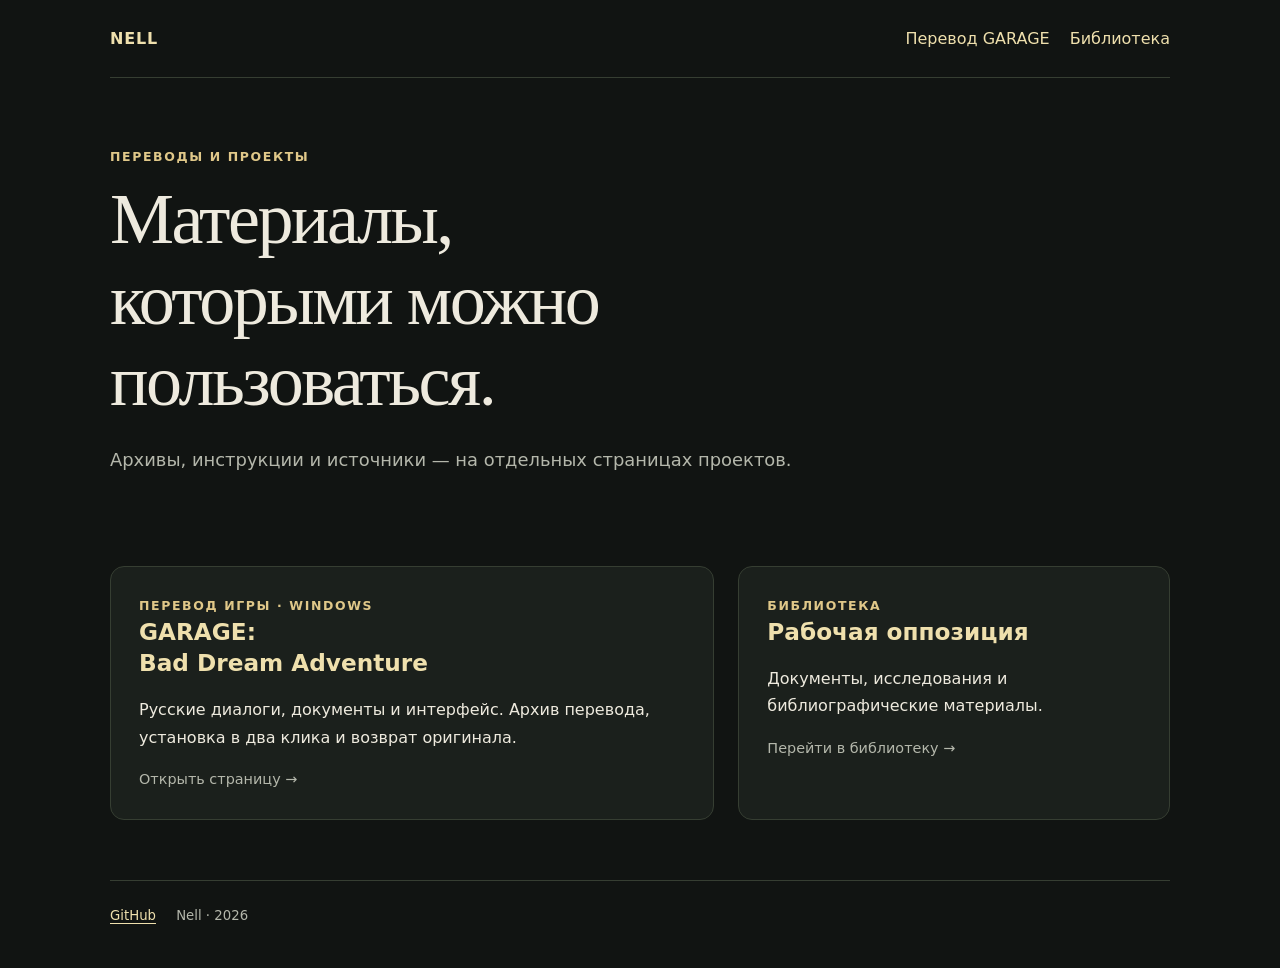
==== index.html @ d4830e52 "Publish Garage Russian localization page and Windows installer checks" ====
<!doctype html>
<html lang="ru">
<head>
  <meta charset="utf-8"><meta name="viewport" content="width=device-width,initial-scale=1">
  <title>Nell — проекты</title>
  <meta name="description" content="Проекты Nell: русский перевод GARAGE: Bad Dream Adventure и библиотека Рабочей оппозиции.">
  <link rel="stylesheet" href="assets/site.css">
</head>
<body>
  <header><a class="brand" href="./">NELL</a><nav aria-label="Разделы"><a href="garage-ru/">Перевод GARAGE</a><a href="workers-opposition-library/">Библиотека</a></nav></header>
  <main>
    <section class="hero"><div class="eyebrow">Переводы и проекты</div><h1>Материалы,<br>которыми можно пользоваться.</h1><p class="lead">Архивы, инструкции и источники — на отдельных страницах проектов.</p></section>
    <div class="grid">
      <a class="card project-link" href="garage-ru/"><div class="eyebrow">Перевод игры · Windows</div><h2>GARAGE:<br>Bad Dream Adventure</h2><p>Русские диалоги, документы и интерфейс. Архив перевода, установка в два клика и возврат оригинала.</p><p class="small">Открыть страницу →</p></a>
      <a class="card project-link" href="workers-opposition-library/"><div class="eyebrow">Библиотека</div><h2>Рабочая оппозиция</h2><p>Документы, исследования и библиографические материалы.</p><p class="small">Перейти в библиотеку →</p></a>
    </div>
  </main>
  <footer><a href="https://github.com/Nellalalalalala">GitHub</a> Nell · 2026</footer>
</body>
</html>
---- assets/site.css ----
:root{color-scheme:dark;--bg:#111412;--panel:#1b201c;--ink:#eeeade;--muted:#b4b7ab;--line:#363e32;--gold:#e0c889;--link:#efe0ad;font-family:system-ui,-apple-system,"Segoe UI",sans-serif;font-synthesis:none}*{box-sizing:border-box}body{margin:0;background:var(--bg);color:var(--ink);line-height:1.7}a{color:var(--link);text-underline-offset:.2em}a:hover{color:white}a:focus-visible,summary:focus-visible{outline:3px solid var(--gold);outline-offset:5px}header,main,footer{width:min(1060px,calc(100% - 40px));margin:auto}header{padding:25px 0;border-bottom:1px solid var(--line);display:flex;justify-content:space-between;gap:20px}header a{text-decoration:none}header .brand{font-weight:750;letter-spacing:.05em}nav{display:flex;gap:20px;flex-wrap:wrap}.eyebrow{color:var(--gold);font-size:.78rem;letter-spacing:.13em;text-transform:uppercase;font-weight:700}.hero{padding:68px 0 42px;max-width:830px}h1{font-family:Georgia,"Times New Roman",serif;font-size:clamp(2.25rem,6vw,4.5rem);font-weight:500;line-height:1.12;letter-spacing:-.035em;margin:12px 0 24px}h2{font-size:1.45rem;line-height:1.35;margin:0 0 18px}h3{font-size:1.05rem}.lead{font-size:1.12rem;max-width:730px;color:var(--muted)}.meta{display:flex;gap:10px;flex-wrap:wrap;margin:24px 0}.meta span{font-size:.83rem;border:1px solid var(--line);padding:4px 12px;border-radius:30px}.card{background:var(--panel);border:1px solid var(--line);padding:28px;border-radius:14px}.download{display:flex;align-items:center;gap:24px;flex-wrap:wrap;margin:24px 0 40px}.button{display:inline-flex;align-items:center;gap:20px;background:var(--gold);color:#1a1d15;padding:13px 24px;border-radius:7px;text-decoration:none;font-weight:750;line-height:1.4}.button:hover{background:#efdcaa;color:#111}.small,.subtle{font-size:.9rem;color:var(--muted)}.grid{display:grid;grid-template-columns:minmax(0,1.4fr) minmax(0,1fr);gap:24px;margin:30px 0}.card p:first-of-type{margin-top:0}.card p:last-child{margin-bottom:0}ol{padding-left:24px}li{margin:10px 0;padding-left:4px}code{font-family:ui-monospace,SFMono-Regular,Consolas,monospace;background:#0e120f;padding:2px 5px;border-radius:4px;overflow-wrap:anywhere}pre{background:#0e120f;padding:16px;border-radius:8px;overflow:auto;white-space:pre-wrap;overflow-wrap:anywhere}pre code{padding:0}.notice{border-left:3px solid var(--gold);padding:4px 0 4px 18px;color:var(--muted);margin:25px 0}.text-section{margin:42px 0;max-width:830px}.text-section p{color:var(--muted)}details{border-top:1px solid var(--line);padding:18px 0}summary{cursor:pointer;font-weight:650}details p{max-width:820px}.checksum{font-size:.75rem;word-break:break-all}.project-link{display:block;color:inherit;text-decoration:none}.project-link h2{color:var(--link)}.project-link:hover{border-color:var(--gold)}footer{border-top:1px solid var(--line);margin-top:60px;padding:24px 0 40px;color:var(--muted);font-size:.83rem}footer a{margin-right:16px}@media(max-width:720px){header,main,footer{width:calc(100% - 32px)}header{align-items:flex-start}nav{gap:8px 16px;font-size:.9rem}.hero{padding-top:44px}.grid{grid-template-columns:1fr}.card{padding:22px}.download{gap:14px}.button{width:100%;justify-content:center}h1{letter-spacing:-.025em}}@media(prefers-reduced-motion:no-preference){a{transition:background .12s,border-color .12s,color .12s}}
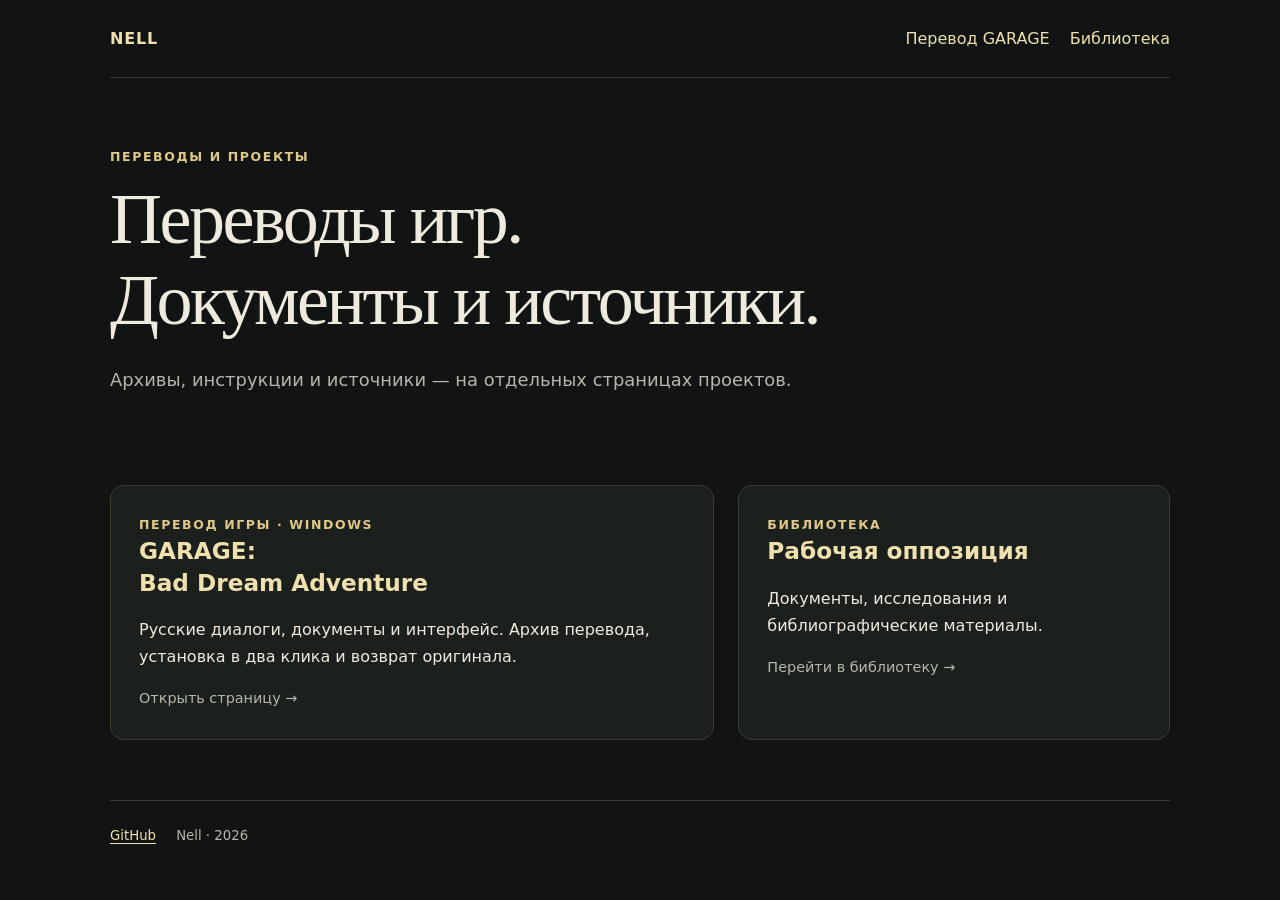
==== commit d4a882a2: "Verify packaged installer matches the code tested on Windows" ====
--- a/index.html
+++ b/index.html
@@ -9,7 +9,7 @@
 <body>
   <header><a class="brand" href="./">NELL</a><nav aria-label="Разделы"><a href="garage-ru/">Перевод GARAGE</a><a href="workers-opposition-library/">Библиотека</a></nav></header>
   <main>
-    <section class="hero"><div class="eyebrow">Переводы и проекты</div><h1>Материалы,<br>которыми можно пользоваться.</h1><p class="lead">Архивы, инструкции и источники — на отдельных страницах проектов.</p></section>
+    <section class="hero"><div class="eyebrow">Переводы и проекты</div><h1>Переводы игр.<br>Документы и источники.</h1><p class="lead">Архивы, инструкции и источники — на отдельных страницах проектов.</p></section>
     <div class="grid">
       <a class="card project-link" href="garage-ru/"><div class="eyebrow">Перевод игры · Windows</div><h2>GARAGE:<br>Bad Dream Adventure</h2><p>Русские диалоги, документы и интерфейс. Архив перевода, установка в два клика и возврат оригинала.</p><p class="small">Открыть страницу →</p></a>
       <a class="card project-link" href="workers-opposition-library/"><div class="eyebrow">Библиотека</div><h2>Рабочая оппозиция</h2><p>Документы, исследования и библиографические материалы.</p><p class="small">Перейти в библиотеку →</p></a>
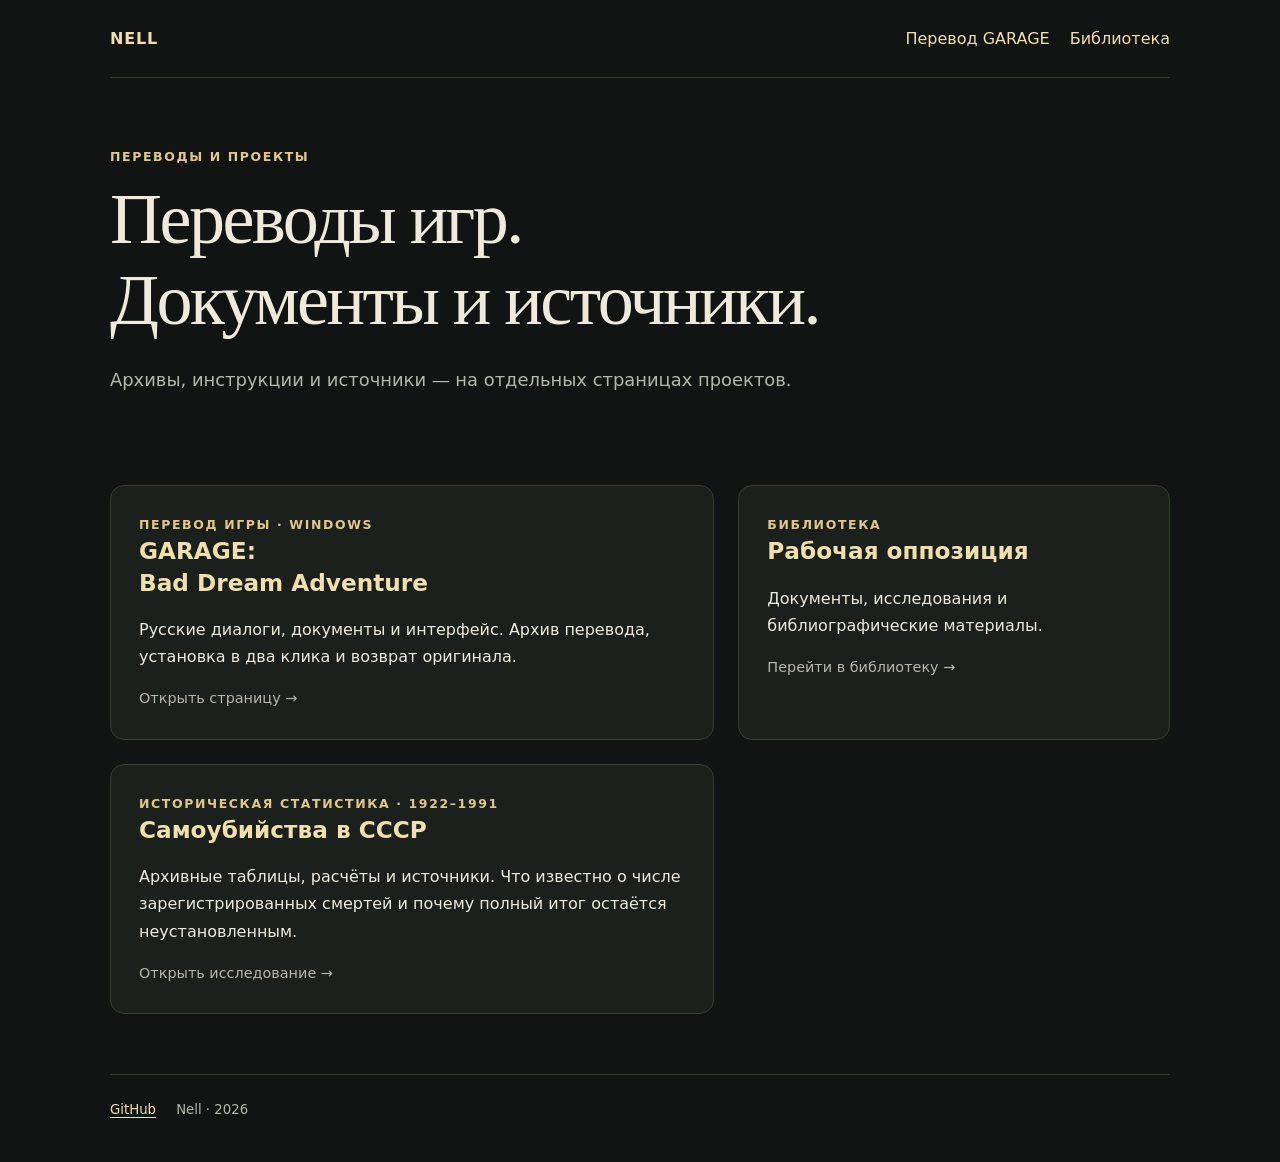
==== commit f6a09f43: "Publish sourced research on USSR suicide statistics, 1922–1991" ====
--- a/index.html
+++ b/index.html
@@ -3,7 +3,7 @@
 <head>
   <meta charset="utf-8"><meta name="viewport" content="width=device-width,initial-scale=1">
   <title>Nell — проекты</title>
-  <meta name="description" content="Проекты Nell: русский перевод GARAGE: Bad Dream Adventure и библиотека Рабочей оппозиции.">
+  <meta name="description" content="Проекты Nell: русский перевод GARAGE: Bad Dream Adventure, историческая библиотека и исследования по источникам.">
   <link rel="stylesheet" href="assets/site.css">
 </head>
 <body>
@@ -13,6 +13,7 @@
     <div class="grid">
       <a class="card project-link" href="garage-ru/"><div class="eyebrow">Перевод игры · Windows</div><h2>GARAGE:<br>Bad Dream Adventure</h2><p>Русские диалоги, документы и интерфейс. Архив перевода, установка в два клика и возврат оригинала.</p><p class="small">Открыть страницу →</p></a>
       <a class="card project-link" href="workers-opposition-library/"><div class="eyebrow">Библиотека</div><h2>Рабочая оппозиция</h2><p>Документы, исследования и библиографические материалы.</p><p class="small">Перейти в библиотеку →</p></a>
+      <a class="card project-link" href="ussr-suicides/"><div class="eyebrow">Историческая статистика · 1922–1991</div><h2>Самоубийства в СССР</h2><p>Архивные таблицы, расчёты и источники. Что известно о числе зарегистрированных смертей и почему полный итог остаётся неустановленным.</p><p class="small">Открыть исследование →</p></a>
     </div>
   </main>
   <footer><a href="https://github.com/Nellalalalalala">GitHub</a> Nell · 2026</footer>
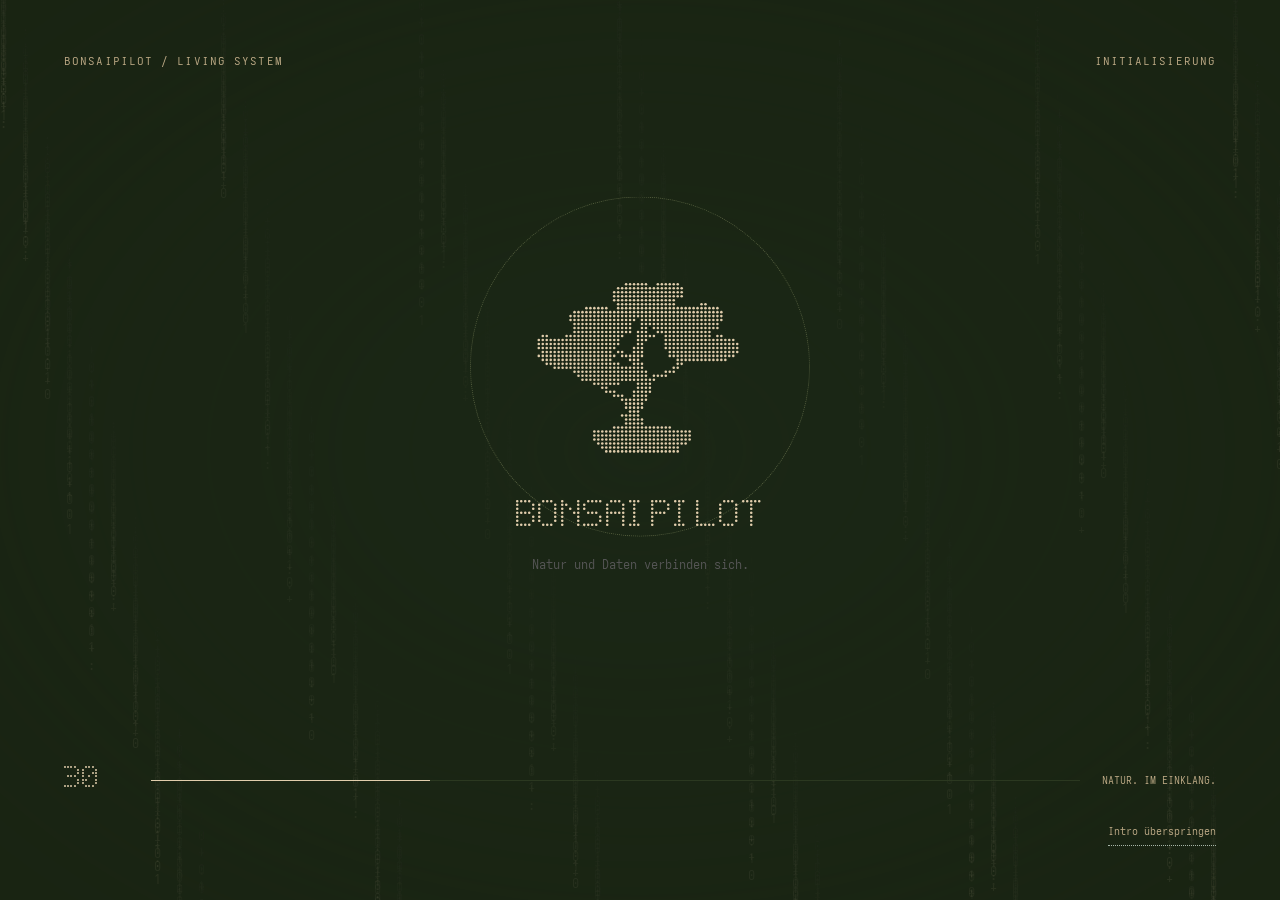
==== commit edcd77a0: "Replace site with BonsaiPilot presentation, canvas and interactive demo" ====
--- a/index.html
+++ b/index.html
@@ -1,21 +1,46 @@
 <!doctype html>
-<html lang="ru">
+<html lang="de" data-theme="dark">
 <head>
-  <meta charset="utf-8"><meta name="viewport" content="width=device-width,initial-scale=1">
-  <title>Nell — проекты</title>
-  <meta name="description" content="Проекты Nell: русский перевод GARAGE: Bad Dream Adventure, историческая библиотека и исследования по источникам.">
-  <link rel="stylesheet" href="assets/site.css">
+  <meta charset="utf-8"><meta name="viewport" content="width=device-width, initial-scale=1">
+  <meta name="theme-color" content="#1b2716">
+  <meta name="description" content="BonsaiPilot — Dein Bonsai. Dein digitaler Pflegepilot. Eine interaktive Konzeptpräsentation über Bonsai-Pflege, digitale Baumprofile, KI, AR und eine langfristige Entwicklung.">
+  <title>BonsaiPilot — Dein Bonsai. Dein digitaler Pflegepilot.</title>
+  <link rel="icon" href="/assets/bonsaipilot-mark-gold.svg" type="image/svg+xml">
+  <link rel="preload" href="assets/fonts/StudioDot.woff2" as="font" type="font/woff2" crossorigin>
+  <link rel="stylesheet" href="v2.css">
+  <link rel="stylesheet" href="nothing.css">
+  <link rel="stylesheet" href="revision.css">
+  <script src="app.js?v=2d8315771006" defer></script>
+  <script src="cinema.js?v=2d8315771006" defer></script>
+  <script src="vendor/qrcode.js" defer></script>
+  <script src="shared/qr.js" defer></script>
+  <script src="experience.js?v=2d8315771006" defer></script>
+<link rel="stylesheet" href="/palette.css?v=a9b73330bf2e">
+<link rel="stylesheet" href="/forest.css?v=6193bb90e573">
+<link rel="stylesheet" href="/nature.css?v=67ccc7e47628">
 </head>
-<body>
-  <header><a class="brand" href="./">NELL</a><nav aria-label="Разделы"><a href="garage-ru/">Перевод GARAGE</a><a href="workers-opposition-library/">Библиотека</a></nav></header>
-  <main>
-    <section class="hero"><div class="eyebrow">Переводы и проекты</div><h1>Переводы игр.<br>Документы и источники.</h1><p class="lead">Архивы, инструкции и источники — на отдельных страницах проектов.</p></section>
-    <div class="grid">
-      <a class="card project-link" href="garage-ru/"><div class="eyebrow">Перевод игры · Windows</div><h2>GARAGE:<br>Bad Dream Adventure</h2><p>Русские диалоги, документы и интерфейс. Архив перевода, установка в два клика и возврат оригинала.</p><p class="small">Открыть страницу →</p></a>
-      <a class="card project-link" href="workers-opposition-library/"><div class="eyebrow">Библиотека</div><h2>Рабочая оппозиция</h2><p>Документы, исследования и библиографические материалы.</p><p class="small">Перейти в библиотеку →</p></a>
-      <a class="card project-link" href="ussr-suicides/"><div class="eyebrow">Историческая статистика · 1922–1991</div><h2>Самоубийства в СССР</h2><p>Архивные таблицы, расчёты и источники. Что известно о числе зарегистрированных смертей и почему полный итог остаётся неустановленным.</p><p class="small">Открыть исследование →</p></a>
-    </div>
-  </main>
-  <footer><a href="https://github.com/Nellalalalalala">GitHub</a> Nell · 2026</footer>
-</body>
-</html>
+<body><svg width="0" height="0" aria-hidden="true" style="position:absolute;pointer-events:none"><defs><filter id="forest-film" color-interpolation-filters="sRGB"><feColorMatrix values="0 0 0 0 .88235 0 0 0 0 .80392 0 0 0 0 .67451 -.2126 -.7152 -.0722 0 1"/><feComposite in2="SourceAlpha" operator="in"/></filter><filter id="forest-ink"><feFlood flood-color="#e1cdac"/><feComposite in2="SourceAlpha" operator="in"/></filter><filter id="forest-dark"><feFlood flood-color="#1b2716"/><feComposite in2="SourceAlpha" operator="in"/></filter></defs></svg>
+  <div class="nature-backdrop" aria-hidden="true"><img class="nature-tree" src="/assets/bonsai-silhouette.svg" alt=""></div>
+  <div id="loader" class="loader" role="status" aria-label="Präsentation wird geladen">
+    <canvas id="loadingMatrix" aria-hidden="true"></canvas>
+    <div class="loader-top"><span>BONSAIPILOT / LIVING SYSTEM</span><span>INITIALISIERUNG</span></div>
+    <div class="loader-center"><div class="loader-orbit"></div><img src="assets/bonsaipilot-mark.svg" alt=""><div class="dot-font">BONSAIPILOT</div><p id="loadingLabel">Ein neuer Weg beginnt.</p></div>
+    <div class="loader-bottom"><span id="loadingPercent" class="dot-font">00</span><div class="loader-track"><i id="loadingBar"></i></div><span>NATUR. IM EINKLANG.</span><button id="skipIntro">Intro überspringen</button></div>
+  </div>
+  <header class="topbar">
+    <a href="#auftakt" class="brand" aria-label="BonsaiPilot Startseite"><span class="brand-mark"><img src="assets/bonsaipilot-mark.svg" alt=""></span> BONSAIPILOT<span class="brand-bracket">( )</span></a>
+    <span class="top-caption">PFLEGEN. LERNEN. GESTALTEN.</span>
+    <div class="top-actions"><span class="top-links"><a href="/app/">App-Demo</a><a href="/canvas/">Canvas</a></span><button id="sourcesButton">Quellen</button><button id="menuButton" aria-label="Kapitelübersicht öffnen" aria-expanded="false"><span class="menu-icon">☷</span></button></div>
+  </header>
+  <main id="stage" aria-label="Präsentation"></main>
+  <nav id="chapterRail" aria-label="Kapitel"></nav>
+  <footer class="controls">
+    <div class="chapter-readout"><span id="pageNumber" class="dot-font">01</span><span class="divider">/</span><span id="total">13</span><span id="chapterName">AUFTAKT</span></div>
+    <div class="playback"><button id="autoButton" aria-pressed="false"><span id="playIcon">▷</span><span id="autoLabel">Autoplay</span></button><button id="motionButton" aria-pressed="false" title="Animationen pausieren">Animation pausieren</button><button id="chapterAnimationButton" aria-label="Themenanimation wiederholen" title="Themenanimation wiederholen">Szene</button><button id="fullscreenButton" aria-label="Vollbild umschalten" title="Vollbild (F)">⛶</button></div>
+    <div class="paging"><button id="prevButton" aria-label="Vorheriges Kapitel">Zurück</button><button id="nextButton">Weiter <span class="key-hint">↵</span></button></div>
+    <div class="deck-track"><span id="deckProgress"></span><span id="autoProgress"></span></div>
+  </footer>
+  <dialog id="menuDialog"><div class="dialog-head"><span class="eyebrow">DIE PRÄSENTATION</span><button data-close aria-label="Schließen">✕</button></div><h2>Ein Weg zu mehr Grün.</h2><div id="chapterMenu"></div><p class="dialog-note">Tastatur: ← → navigieren · Space / Enter nächste Folie · F Vollbild · Esc schließen</p></dialog>
+  <dialog id="sourcesDialog"><div class="dialog-head"><span class="eyebrow">RECHERCHE / 23.11.2026</span><button data-close aria-label="Schließen">✕</button></div><h2>Idee trifft Evidenz.</h2><p>Grundlage: „Businessplan_DeinStart-up.pdf“, Abschnitte I–VIII, Fragen 1–27, und drei Bildanhänge. Der Validierungsanhang ist ein fiktives Muster; er enthält keine erhobenen Kundenantworten. Kosten und Umsätze sind Planwerte, mögliche Partner noch keine bestätigten Kooperationen.</p><div class="logo-downloads"><span class="eyebrow">BONSAIPILOT / CMATRIX-BONSAI</span><a href="assets/bonsaipilot-logo.svg" download>Logo als SVG</a><a href="assets/bonsaipilot-logo.png" download>Logo als PNG</a><a href="assets/bonsai-matrix-9f307e58ee10.mp4" download>Animation als MP4</a></div><div id="sourceList"></div><p class="dialog-note">Noch kein belegter Produkt-Markt-Fit. Fotoanalyse, digitaler Zwilling, AR, Raumscan und optionale Sensoranbindung sind das Entwicklungsziel.</p></dialog>
+  <div id="announcer" class="sr-only" aria-live="polite"></div>
+</body></html>
--- a/v2.css
+++ b/v2.css
@@ -0,0 +1,47 @@
+@font-face{font-family:Sans;src:url('assets/fonts/StudioSans.ttf') format('truetype');font-weight:100 900;font-display:swap}
+@font-face{font-family:Mono;src:url('assets/fonts/StudioMono.ttf') format('truetype');font-display:swap}
+@font-face{font-family:Dot;src:url('assets/fonts/StudioDot.woff2') format('woff2');font-display:swap}
+:root{--paper:#fafcfa;--ink:#202720;--muted:#6b756c;--green:#2e4637;--line:#d8dfd9;--red:#be4237;--sans:Sans,Arial,sans-serif;--mono:Mono,monospace;--dot:Dot,monospace}
+*{box-sizing:border-box}html,body{margin:0;width:100%;height:100%;overflow:hidden;background:var(--paper);color:var(--ink)}body{font:20px var(--sans);-webkit-font-smoothing:antialiased}button,a{-webkit-tap-highlight-color:transparent}button{font:inherit;color:inherit;cursor:pointer;background:none;border:0}button:disabled{opacity:.25;cursor:default}a{color:inherit;text-decoration:none}button:focus-visible,a:focus-visible{outline:2px dotted var(--green);outline-offset:5px}button:hover,a:hover{color:var(--green)}h1,h2,h3,p{margin:0}p{line-height:1.5}h2{font-size:54px;line-height:1.05;font-weight:450;letter-spacing:-.055em}h3{font-size:30px;line-height:1.12;font-weight:450;letter-spacing:-.035em}.dot-font{font-family:var(--dot);font-weight:400;letter-spacing:-.06em}.muted{color:var(--muted)}.eyebrow{font:12px/1.5 var(--mono);letter-spacing:.07em;display:flex;align-items:center;gap:12px;text-transform:uppercase;margin-bottom:22px}.tiny-cross{font-size:18px;color:var(--red)}.lead{font-size:20px;color:var(--muted);line-height:1.5}.fine{font:12px/1.55 var(--mono);color:var(--muted)}
+.topbar{position:fixed;left:3.2%;right:3.2%;top:0;height:76px;display:flex;align-items:center;justify-content:space-between;border-bottom:1px solid var(--line);z-index:20;background:var(--paper)}.brand{display:flex;align-items:center;gap:10px;font:23px var(--dot);letter-spacing:-.06em}.brand-mark{width:31px;height:27px;display:inline-flex}.brand-mark img{width:100%;height:100%}.brand-bracket{margin-left:7px}.top-caption{position:absolute;left:50%;transform:translateX(-50%);font:11px var(--mono);letter-spacing:.14em;color:var(--muted)}.top-actions{display:flex;align-items:center;gap:24px;font:12px var(--mono)}.top-actions button{padding:12px 0}.edition{font-size:11px;color:var(--muted)}.menu-icon{font:26px var(--sans)}
+#stage{position:fixed;left:3%;right:4.5%;top:88px;bottom:86px;overflow:hidden;transition:opacity .4s,filter .4s}#stage.leaving{opacity:0;filter:blur(7px)}.slide-fit{position:absolute;left:50%;top:50%;transform-origin:center;will-change:transform}.slide{position:relative;width:100%;height:100%;padding:36px 42px;overflow:hidden;animation:slideIn .9s both}.slide>*{animation:contentIn .9s both}.slide>:nth-child(2){animation-delay:.1s}.slide>:nth-child(3){animation-delay:.2s}.slide>:nth-child(4){animation-delay:.3s}.split{display:grid;grid-template-columns:minmax(0,1fr) minmax(0,1fr);gap:64px;align-items:center}.split h2{margin-bottom:24px}.split .fine{margin-top:22px}.controls{position:fixed;left:3.2%;right:3.2%;bottom:0;height:72px;display:flex;align-items:center;justify-content:space-between;border-top:1px solid var(--line);background:var(--paper);z-index:20;font:12px var(--mono)}.chapter-readout{display:flex;align-items:center;gap:12px}.chapter-readout .dot-font{font-size:27px}.divider,#total{color:var(--muted)}#chapterName{margin-left:18px;font-size:11px}.playback{display:flex;align-items:center;gap:22px}.playback button{font-size:11px;display:flex;gap:9px;align-items:center}.playback button[aria-pressed=true]{color:var(--red)}#fullscreenButton{font:24px var(--sans)}.paging{display:flex;align-items:center;gap:22px}.paging button{font-size:12px;padding:10px 4px}.paging #nextButton{border:1px solid var(--ink);border-radius:24px;padding:11px 18px;min-width:105px;display:flex;justify-content:space-between;gap:25px;background:transparent}.paging #nextButton:hover{background:var(--ink);color:white}.paging #nextButton>span{font-size:15px}.deck-track{position:absolute;left:0;right:0;bottom:0;height:2px;background:#edf0ed}.deck-track span{position:absolute;left:0;top:0;height:2px;background:var(--green);transition:width .6s}#autoProgress{background:var(--red);transition:none}#chapterRail{position:fixed;right:1.8%;top:50%;transform:translateY(-50%);display:flex;flex-direction:column;z-index:21}#chapterRail button{padding:7px 4px}#chapterRail i{display:block;width:3px;height:3px;background:#bbc6bd;border-radius:4px;transition:height .5s}#chapterRail .active i{height:20px;background:var(--green)}
+.primary,.secondary{display:inline-flex;align-items:center;justify-content:space-between;gap:30px;padding:15px 21px;border:1px solid var(--ink);border-radius:30px;background:transparent;color:var(--ink);font:14px var(--mono);line-height:1.3;transition:background .3s,color .3s}.primary:hover{background:var(--ink);color:var(--paper)}.secondary{border-color:var(--line)}.secondary:hover{border-color:var(--ink)}.button-dot{width:5px;height:5px;border-radius:50%;background:currentColor}.text-button,.scene-replay{font:12px var(--mono);padding:10px 0;border-bottom:1px dotted #99a69c}.scene-replay{white-space:nowrap;display:flex;gap:17px;align-items:center}.scene-replay span{font-size:18px}.scene-footer{position:absolute;left:42px;right:42px;bottom:32px;display:flex;align-items:center;justify-content:space-between;gap:25px;font:11px/1.5 var(--mono);color:var(--muted)}
+.hero{display:grid;grid-template-columns:1.06fr 1fr;gap:42px;align-items:center}.hero .eyebrow{margin-bottom:35px;font-size:11px}.hero-word{margin:0 0 25px}.hero h1{font-size:100px;line-height:1;white-space:nowrap;margin-left:-6px;min-height:100px}.red-dot{color:var(--red)}.word-rule{display:block;width:55px;border-top:1px solid var(--green);margin-top:23px}.hero h2{font-size:54px;margin-bottom:22px}.hero .lead{font-size:19px}.hero .primary{margin-top:28px}.hero-meta{display:flex;gap:24px;font:10px var(--mono);color:var(--muted);margin-top:30px}.hero-art{min-width:0}.botanical-film{position:relative;aspect-ratio:1;width:100%;background:var(--paper);overflow:hidden}.botanical-film video{display:block;width:100%;height:100%;object-fit:contain;mix-blend-mode:multiply}.film-corner{position:absolute;font:15px var(--mono);color:#8a9d8c}.tl{left:10px;top:10px}.tr{right:10px;top:10px}.bl{left:10px;bottom:10px}.br{right:10px;bottom:10px}.film-label{position:absolute;left:26px;top:20px;font:9px var(--mono);color:var(--muted)}.film-status{position:absolute;left:26px;bottom:23px;font:9px var(--mono);display:flex;gap:8px;align-items:center;color:var(--muted)}.film-status i{width:4px;height:4px;background:var(--green);border-radius:50%;animation:breathe 3s infinite}.art-caption{display:flex;align-items:center;justify-content:space-between;margin-top:14px;font:10px var(--mono);color:var(--muted)}.art-caption .dot-font{font-size:25px}
+/* Fullscreen loading overture */
+.loader{position:fixed;inset:0;background:var(--paper);z-index:100;transition:opacity .8s,filter .8s;overflow:hidden}.loader.loaded{opacity:0;filter:blur(10px);pointer-events:none}.loader[hidden]{display:none}#loadingMatrix{position:absolute;inset:0;width:100%;height:100%;opacity:.7;mask-image:radial-gradient(ellipse,transparent 0%,#000 95%)}.loader-top{position:absolute;left:5%;right:5%;top:6%;display:flex;justify-content:space-between;font:11px var(--mono);letter-spacing:.1em;color:var(--muted)}.loader-center{position:absolute;left:50%;top:46%;transform:translate(-50%,-50%);text-align:center;width:400px}.loader-center>img{display:block;width:230px;height:215px;object-fit:contain;margin:0 auto 25px;animation:lotusAwake 4s cubic-bezier(.4,0,.2,1) both}.loader-center>.dot-font{font-size:55px;letter-spacing:.01em;animation:contentIn 2s both}.loader-center p{font:12px var(--mono);color:var(--muted);margin-top:20px}.loader-orbit{position:absolute;width:340px;height:340px;border:1px dotted #a8baaa;border-radius:50%;left:30px;top:-60px;animation:orbit 40s linear infinite}.loader-bottom{position:absolute;left:5%;right:5%;bottom:6%;display:grid;grid-template-columns:65px 1fr auto;align-items:center;gap:22px;font:10px var(--mono);color:var(--muted)}#loadingPercent{font-size:32px;color:var(--green)}.loader-track{height:1px;background:var(--line)}.loader-track i{display:block;width:0;height:1px;background:var(--green);transition:width .2s}#skipIntro{grid-column:3;justify-self:end;font:10px var(--mono);border-bottom:1px dotted #a7b5a8;padding:7px 0}.loading .topbar,.loading .controls,.loading #stage{opacity:0}
+/* The name: one word, an etymology, one word again. */
+.identity-slide{text-align:center}.identity-slide>.eyebrow{justify-content:center}.identity-opening{position:absolute;inset:65px 210px 75px;display:flex;align-items:center;justify-content:center;transition:opacity 1s,transform 1.2s}.identity-opening .botanical-film{width:470px}.identity-opening .film-label,.identity-opening .film-status,.identity-opening .film-corner{display:none}.identity-opening-copy{position:absolute;bottom:15px;font-size:24px;line-height:1.2;letter-spacing:-.03em}.identity-word{position:absolute;top:235px;left:0;right:0;display:flex;justify-content:center;align-items:center;opacity:0;transition:opacity 1s,transform 1s}.identity-word>.dot-font{font-size:128px;line-height:1.2;transition:transform 1.5s cubic-bezier(.4,0,.2,1)}.name-flora{display:inline-flex}.name-ending{position:relative;display:inline-block;width:70px;height:154px}.name-ending i{position:absolute;inset:0;line-height:1.2;font-style:normal;transition:opacity .9s,transform 1s}.name-ending i:last-child{opacity:0;transform:translateY(15px)}.identity-definitions{position:absolute;left:200px;right:200px;top:425px;display:flex;justify-content:space-between;gap:100px;opacity:0;transform:translateY(20px);transition:opacity 1s,transform 1s}.identity-definitions>div{width:310px;text-align:center}.identity-definitions .eyebrow{justify-content:center;margin-bottom:16px}.identity-definitions p{font-size:24px;line-height:1.35;color:var(--muted)}.identity-conclusion{position:absolute;top:450px;left:0;right:0;opacity:0;transform:translateY(20px);transition:opacity 1.2s,transform 1.2s}.identity-conclusion h2{font-size:48px}.identity-conclusion p{font-size:19px;color:var(--muted);margin-top:20px}.identity-slide:not([data-phase=lotus]) .identity-opening{opacity:0;transform:scale(.86);pointer-events:none}.identity-slide:not([data-phase=lotus]) .identity-word{opacity:1}.identity-slide[data-phase=split] .name-flora{transform:translateX(-135px)}.identity-slide[data-phase=split] .name-via{transform:translateX(135px)}.identity-slide[data-phase=split] .name-ending i:first-child{opacity:0;transform:translateY(-15px)}.identity-slide[data-phase=split] .name-ending i:last-child{opacity:1;transform:translateY(0)}.identity-slide[data-phase=split] .identity-definitions{opacity:1;transform:translateY(0)}.identity-slide[data-phase=joined] .identity-conclusion{opacity:1;transform:translateY(0)}
+/* Signal-processing layers */
+.system-heading{display:grid;grid-template-columns:1.2fr 1fr;gap:100px;align-items:end}.system-heading h2{font-size:50px}.system-heading>p{font-size:19px;color:var(--muted);max-width:380px}.system-theatre{position:absolute;left:42px;right:42px;top:245px;bottom:100px;display:grid;grid-template-columns:1fr 235px;gap:40px;border-top:1px solid var(--line);padding-top:25px}.system-grid{position:absolute;left:0;top:25px;bottom:0;width:75%;background:radial-gradient(#a4b6a7 .8px,transparent .8px) 0 0/20px 20px;mask-image:radial-gradient(ellipse,#000,transparent 75%);opacity:.55}#systemLayers{position:relative;height:100%;min-width:0}.system-layer{position:absolute;inset:0;animation:layerIn .85s cubic-bezier(.22,.6,.3,1) both}.system-layer.layer-exit{animation:layerOut .6s both}.system-sidebar{position:relative;grid-column:2;padding-top:10px}.system-sidebar .eyebrow{font-size:10px;color:var(--muted);margin-bottom:20px}#systemSteps{display:flex;flex-direction:column}#systemSteps button{display:flex;gap:16px;align-items:center;border-bottom:1px solid var(--line);padding:18px 0;text-align:left;position:relative;color:#8b968d}#systemSteps .dot-font{font-size:24px}#systemSteps b{font-size:18px;font-weight:450}#systemSteps .active{color:var(--ink)}#systemSteps button i{height:1px;position:absolute;left:0;bottom:-1px;width:0;background:var(--green);transition:width .8s}#systemSteps .active i{width:100%}.system-caption{position:absolute;bottom:0;left:20px;right:20px;text-align:center;font:11px var(--mono);color:var(--muted)}.signal-plant{width:100%;height:290px;position:relative}.signal-plant>img{position:absolute;width:300px;height:300px;left:190px;top:-17px}.signal-scan{position:absolute;left:75px;right:75px;top:0;border-top:1px solid #a1b7a6;animation:scan 4.5s infinite}.signal-point{position:absolute;display:flex;flex-direction:column;gap:8px}.signal-point b{font:42px var(--dot)}.signal-point span{font:10px var(--mono);letter-spacing:.07em;color:var(--muted)}.signal-point.a{left:35px;top:125px}.signal-point.b{right:15px;top:45px}.signal-point.c{right:30px;top:205px}.signal-point:after{content:'';height:1px;width:65px;background:#c2cec5;position:absolute;right:-85px;top:28px}.signal-point.b:after,.signal-point.c:after{right:auto;left:-85px}.transfer-scene{height:300px;display:flex;align-items:center;gap:25px;justify-content:center;position:relative}.transfer-source{width:135px;text-align:center;position:relative;z-index:2}.transfer-source img{width:100px;height:110px}.transfer-source span{display:block;font:11px var(--mono);margin-top:15px;color:var(--muted)}.transfer-stream{display:flex;align-items:center;justify-content:space-between;width:270px;position:relative;height:70px;overflow:hidden}.transfer-stream i{font:14px var(--mono);font-style:normal;position:absolute;left:calc(var(--i)*11px);opacity:0;animation:packet 2s linear infinite;animation-delay:calc(var(--i)*-.09s)}.transfer-target{border:1px solid #c4d0c6;border-radius:24px;width:120px;height:200px;display:flex;flex-direction:column;justify-content:center;align-items:center;background:var(--paper);position:relative;z-index:2}.transfer-target .dot-font{font-size:50px}.transfer-target small{font:8px/1.5 var(--mono);text-align:center;max-width:90px;margin-top:15px;color:var(--muted)}.transfer-rings{position:absolute;left:100px;top:15px;width:260px;height:260px;border:1px dotted #a7bcad;border-radius:50%;animation:pulseRing 4s infinite}.context-scene{height:310px;position:relative;padding:20px 40px}.context-inputs{display:flex;justify-content:space-between;gap:20px;font:11px var(--mono);color:var(--muted)}.context-core{position:absolute;left:90px;top:70px;width:145px;height:145px;display:grid;place-items:center}.context-core>span{font:80px var(--dot)}.context-core>div{position:absolute;inset:0;border:1px dotted #a2b6a9;border-radius:50%;animation:orbit 25s linear infinite}.context-chart{position:absolute;right:35px;top:75px;width:360px;height:90px;overflow:visible}.context-chart path{fill:none;stroke:var(--green);stroke-width:2;stroke-dasharray:440;stroke-dashoffset:440;animation:drawLine 2.4s both}.context-result{position:absolute;left:285px;right:20px;top:190px;font-size:21px;line-height:1.4;color:var(--muted)}.context-result b{font-weight:450;color:var(--ink)}.system-task-scene{width:580px;margin:15px auto}.system-task-scene>.eyebrow{font-size:11px}.system-task{display:flex;align-items:center;gap:25px;border-top:1px solid var(--line);padding:22px 0}.task-cross{font:42px var(--dot)}.system-task b{font-size:31px;font-weight:450;letter-spacing:-.035em}.system-task p{font-size:18px;color:var(--muted);margin-top:10px}.muted-task{opacity:.5;padding:16px 0}.muted-task>span{font-size:26px}.muted-task b{font-size:23px}.muted-task p{margin-top:4px;font-size:16px}.system-local{font:10px var(--mono);color:var(--muted);margin-top:16px}
+/* Complete app journey */
+.demo-slide{display:grid;grid-template-columns:1fr 1fr;gap:64px;align-items:center}.demo-copy h2{font-size:51px;margin-bottom:22px}.demo-copy>.eyebrow{font-size:11px}.demo-copy .lead{font-size:21px}.demo-steps{display:grid;grid-template-columns:1fr 1fr;gap:2px 20px;margin:26px 0}.demo-steps button{display:flex;gap:10px;align-items:center;text-align:left;font-size:15px;color:#89948a;padding:10px 0;border-bottom:1px solid #e4e8e4;transition:color .4s}.step-dot{height:4px;width:4px;border-radius:50%;background:#bac5bd;transition:.5s}.demo-steps .active{color:var(--ink)}.demo-steps .active .step-dot{background:var(--red);box-shadow:0 0 0 4px #bd423710}.demo-buttons{display:flex;align-items:center;gap:24px}.demo-buttons .secondary{font-size:12px;padding:12px 17px}.demo-copy .fine{font-size:11px;max-width:480px;margin-top:22px}.phone-stage{display:flex;flex-direction:column;align-items:center;position:relative}.phone-label{display:flex;justify-content:space-between;width:306px;font:9px var(--mono);color:var(--muted);margin-bottom:12px}.phone{width:306px;height:580px;background:#f8faf7;border:1px solid #9ba89e;border-radius:38px;position:relative;padding:12px;box-shadow:inset 0 0 0 5px #eef2ee,0 25px 75px #1b322b09;overflow:hidden}.phone:before{content:'';position:absolute;inset:7px;border:1px solid #d1d9d1;border-radius:31px;pointer-events:none;z-index:8}.phone-camera{position:absolute;top:18px;left:calc(50% - 26px);width:52px;height:13px;border-radius:18px;background:var(--ink);z-index:10}.phone-status{height:34px;display:flex;justify-content:space-between;padding:10px 12px 0;font:9px var(--mono)}.phone-screen{height:458px;padding:16px 13px 0;position:relative;overflow:hidden}.app-view{height:100%;animation:appScreenIn .7s both}.phone-home{position:absolute;left:calc(50% - 40px);bottom:11px;width:80px;height:3px;border-radius:3px;background:#3d4a40}.phone-tabs{position:absolute;left:24px;right:24px;bottom:24px;display:flex;justify-content:space-between;border-top:1px solid var(--line);padding-top:10px;z-index:5;background:#f8faf7}.phone-tabs button{display:flex;flex-direction:column;align-items:center;gap:4px;color:#8e998f;font:8px var(--mono);min-width:38px}.phone-tabs b{font:20px var(--sans);font-weight:400}.phone-tabs .active{color:var(--ink)}.phone-caption{font:10px/1.5 var(--mono);color:var(--muted);width:370px;min-height:32px;margin-top:14px;text-align:center}.app-eyebrow{font:8px/1.4 var(--mono);color:var(--muted);letter-spacing:.04em;text-transform:uppercase}.phone-screen h3{font-size:30px;line-height:1.05;letter-spacing:-.055em;margin:9px 0 15px}.app-button{display:flex;width:100%;justify-content:space-between;align-items:center;border:1px solid #809486;border-radius:22px;padding:12px 13px;font:10px var(--mono);background:transparent}.app-button:hover{background:var(--ink);color:var(--paper)}.app-button>span{font-size:16px;line-height:1}.app-small{font:8px/1.5 var(--mono);color:var(--muted);margin-top:9px;text-align:center}.find-orbit{width:102px;height:102px;margin:12px auto 20px;position:relative;display:grid;place-items:center}.find-orbit img{width:77px}.find-orbit>span{position:absolute;inset:-8px;border:1px dotted #b4c5b7;border-radius:50%;animation:orbit 30s linear infinite}.app-field{margin-bottom:16px}.app-field>span{display:block;font-size:10px;color:var(--muted);margin-bottom:7px}.option{font-size:11px;width:100%;text-align:left;display:flex;justify-content:space-between;padding:10px 0;border-bottom:1px solid var(--line)}.option i{font-style:normal}.catalog-list{margin-top:20px}.catalog-item{display:flex;align-items:center;gap:12px;width:100%;text-align:left;border-top:1px solid var(--line);padding:15px 0}.catalog-item img{width:64px;height:80px;object-fit:contain}.catalog-item span{flex:1}.catalog-item b{font-size:17px;font-weight:450;display:block;letter-spacing:-.03em}.catalog-item small{display:block;font-size:9px;color:var(--muted);max-width:110px;line-height:1.4;margin-top:5px}.catalog-item strong{font:15px var(--dot);white-space:nowrap}.product-image{position:relative;height:140px;display:flex;justify-content:center;align-items:center;margin-top:-7px}.product-image img{width:160px;height:155px;object-fit:contain}.product-image>span{position:absolute;right:-5px;font:7px var(--mono);writing-mode:vertical-rl;color:var(--muted)}.product-facts{display:flex;justify-content:space-between;gap:12px;margin:10px 0 12px}.product-facts span{font-size:9px;color:var(--muted)}.product-facts b{display:block;font-size:10px;font-weight:450;color:var(--ink);margin-top:4px}.product-description{font-size:11px;line-height:1.45;color:var(--muted);margin-bottom:13px}.bundle-options{display:flex;gap:9px;margin-bottom:14px}.bundle-options button{flex:1;padding:9px 10px;border:1px solid var(--line);border-radius:7px;text-align:left;font-size:9px;color:var(--muted)}.bundle-options b{display:block;font-size:16px;font-weight:450;color:var(--ink);margin-top:5px}.bundle-options .selected{border-color:#829788;background:#eef3ee}.profile-avatar{width:80px;height:80px;border:1px dotted #a3b5a8;border-radius:50%;display:grid;place-items:center;font-size:42px;margin:24px auto 17px}.profile-info{text-align:center;margin-bottom:20px}.profile-info b{display:block;font-size:14px;font-weight:450}.profile-info span{display:block;font-size:10px;color:var(--muted);margin-top:6px}.profile-row{display:flex;justify-content:space-between;border-top:1px solid var(--line);font-size:11px;padding:12px 0}.profile-row b{font-weight:450}.profile-row:last-of-type{margin-bottom:12px}.app-guest{display:block;width:100%;font-size:10px;text-align:center;padding:12px 0 0;text-decoration:underline;text-underline-offset:4px}.checkout-plant{display:flex;align-items:center;gap:15px;margin:20px 0}.checkout-plant img{width:80px;height:105px}.checkout-plant b{display:block;font-size:19px;font-weight:450}.checkout-plant small{display:block;font-size:10px;color:var(--muted);margin-top:8px}.checkout-lines>div{display:flex;justify-content:space-between;border-top:1px solid var(--line);padding:12px 0;font-size:10px}.checkout-lines b{font-weight:450}.checkout-lines .checkout-total{font-size:12px}.demo-notice{font:8px/1.5 var(--mono);border-left:1px solid #b2bdb5;padding-left:10px;color:var(--muted);margin:18px 0}.order-success{height:230px;position:relative;display:flex;align-items:center;justify-content:center}.order-success img{width:230px;height:230px;object-fit:contain;animation:lotusAwake 2s both}.order-success>span{position:absolute;right:30px;bottom:28px;font-size:20px;border:1px solid var(--line);border-radius:50%;width:35px;height:35px;display:grid;place-items:center;background:var(--paper)}.app-advice{border-top:1px solid var(--line);padding:15px 0;margin-bottom:15px;font-size:12px;line-height:1.45}.app-advice b{font-weight:500}.app-advice p{font-size:12px;color:var(--muted);margin-top:8px}.connect-ring{width:170px;height:170px;position:relative;display:grid;place-items:center;margin:30px auto}.connect-ring img{width:100px}.connect-ring>span{position:absolute;inset:0;border:1px solid #afc0b3;border-radius:50%;animation:pulseRing 3s infinite}.connect-ring>span:last-child{inset:-15px;animation-delay:1.2s}.app-sync{font-size:11px;text-align:center;margin:15px 0}.app-sync>span{display:inline-block;width:4px;height:4px;border-radius:50%;background:var(--green);margin-right:7px;animation:breathe 2s infinite}.sync-data{display:flex;justify-content:space-between;font:7px var(--mono);color:var(--muted);margin:22px 0}.monitor-hero{height:160px;display:flex;align-items:center;justify-content:space-between;margin-top:-10px}.monitor-hero img{width:145px;height:160px;object-fit:contain;margin-left:-12px}.monitor-hero>div{text-align:right}.reading-status{display:block;font:8px var(--mono);color:var(--red);margin-bottom:10px}.monitor-hero b{display:block;font:48px var(--dot);white-space:nowrap}.monitor-hero b>span{font-size:23px}.monitor-hero small{display:block;font:7px var(--mono);color:var(--muted);margin-top:6px}.monitor-chart{margin:0 0 15px}.monitor-chart>span{font:7px var(--mono);color:var(--muted)}.monitor-chart svg{width:100%;height:70px;overflow:visible;margin-top:9px}.chart-grid{fill:none;stroke:#d6dfd8;stroke-width:.5}.chart-line{fill:none;stroke:var(--green);stroke-width:1.5;stroke-dasharray:270;stroke-dashoffset:270;animation:drawLine 2.6s both}.monitor-chart>div{display:flex;justify-content:space-between;font:7px var(--mono);color:var(--muted)}.monitor-values{display:flex;gap:15px}.monitor-values>span{width:50%;font-size:9px;color:var(--muted);border-top:1px solid var(--line);padding-top:8px}.monitor-values b{display:block;font-size:20px;font-weight:450;color:var(--ink);margin-top:5px}.app-timestamp{font:8px var(--mono);color:var(--muted);margin:12px 0}.care-symbol{height:210px;position:relative;display:grid;place-items:center}.care-symbol img{height:210px;width:210px}.care-drops{position:absolute;top:15px;right:32px;font-size:30px;line-height:20px;color:var(--green);animation:drop 2s infinite}.completion-icon{height:100px;width:100px;border:1px dotted #a7bcaf;border-radius:50%;display:grid;place-items:center;font-size:45px;margin:30px 0}.local-stamp{font:9px var(--mono);color:var(--muted);margin:20px 0}.demo-cursor{position:absolute;width:25px;height:25px;border:1px solid #526b5c;background:#9bb4a433;border-radius:50%;pointer-events:none;z-index:15;opacity:0;transition:opacity .4s,transform .3s,left 1s cubic-bezier(.4,0,.2,1),top 1s cubic-bezier(.4,0,.2,1)}.phone-stage:after{content:'';position:absolute;left:calc(50% - 135px);width:270px;bottom:44px;height:1px;transform:scaleX(var(--demo-progress,0));transform-origin:left;background:var(--red);opacity:.55}
+/* Audience as changing rooms and situations */
+.people-heading{display:flex;align-items:end;justify-content:space-between;gap:25px}.people-heading h2{font-size:49px}.people-switches{display:flex;flex-direction:column;gap:4px;align-items:flex-start;padding-right:20px}.people-switches button{font:12px var(--mono);padding:8px 0;color:#8a968d;border-bottom:1px solid transparent}.people-switches button.active{border-color:var(--ink);color:var(--ink)}.people-stage{display:grid;grid-template-columns:1fr 1fr;gap:70px;position:absolute;left:42px;right:42px;top:250px;bottom:115px}.people-illustration{position:relative;background:radial-gradient(#c9d4cc .8px,transparent .8px) 0 0/17px 17px;mask-image:linear-gradient(0deg,transparent,#000 12%)}.living-scene{position:relative;height:100%;width:100%;animation:roomIn 1.1s both}.room-window{position:absolute;left:35px;top:10px;width:225px;height:180px;border:1px solid #b5c6b9;background:linear-gradient(90deg,transparent 49.5%,#c3d0c7 49.5%,#c3d0c7 50.5%,transparent 50.5%),linear-gradient(0deg,transparent 49.5%,#c3d0c7 49.5%,#c3d0c7 50.5%,transparent 50.5%)}.room-sun{position:absolute;left:72px;top:45px;width:70px;height:70px;border:1px dotted #b1c3b6;border-radius:50%;animation:breathe 7s infinite}.room-desk{position:absolute;left:15px;right:15px;bottom:100px;height:1px;background:#7f9787}.room-desk:before,.room-desk:after{content:'';position:absolute;height:100px;border-left:1px solid #8ca592;top:0}.room-desk:before{left:25px}.room-desk:after{right:25px}.room-monitor{position:absolute;left:145px;bottom:130px;width:145px;height:100px;border:1px solid #8da493;border-radius:4px;background:#f0f5f1}.room-monitor:after{content:'';height:30px;width:1px;position:absolute;bottom:-31px;left:72px;background:#8da493}.room-plant{position:absolute;right:0;bottom:92px;width:190px;height:230px;object-fit:contain;animation:plantSway 9s infinite;transform-origin:bottom}.room-chair{position:absolute;width:90px;height:90px;bottom:20px;left:155px;border-left:1px solid #a2b5a8;border-top:1px solid #a2b5a8;border-radius:20px 0 0}.room-person{position:absolute;left:265px;bottom:97px;width:70px;height:145px}.room-person i{display:block;position:absolute;top:0;left:10px;width:34px;height:34px;border:1px dotted #7c9a86;border-radius:50%}.room-person b{display:block;position:absolute;top:47px;left:3px;width:65px;height:90px;border:1px solid #a5b9ac;border-radius:40px 40px 0 0}.room-person.second{display:none}.room-shelf{display:none}.room-words{position:absolute;bottom:10px;left:15px;right:15px;display:flex;justify-content:space-between;font:9px var(--mono);color:var(--muted)}.room-words span{animation:wordPulse 6s infinite}.room-words span:nth-child(2){animation-delay:2s}.room-words span:nth-child(3){animation-delay:4s}.room-signal{position:absolute;right:20px;top:20px;display:flex;gap:6px}.room-signal i{width:3px;height:3px;background:var(--green);border-radius:50%;animation:breathe 1.8s infinite}.room-signal i:nth-child(2){animation-delay:.3s}.room-signal i:nth-child(3){animation-delay:.6s}.home .room-monitor,.home .room-person,.home .room-chair{display:none}.home .room-plant{width:230px;height:300px;right:25px;bottom:55px}.home .room-desk{bottom:67px;left:180px}.home .room-desk:before,.home .room-desk:after{height:67px}.home .room-window{left:15px;width:195px;top:0;height:240px}.home .room-shelf{display:block;position:absolute;left:35px;bottom:95px;width:100px;height:55px;border:1px solid #a1b5a6;border-radius:2px}.office .room-window{left:100px;width:270px;height:160px}.office .room-person{left:50px;bottom:100px}.office .room-person.second{display:block;left:190px;bottom:100px}.office .room-monitor{display:none}.office .room-chair{left:90px}.office .room-plant{width:190px;height:290px;bottom:40px;right:0}.people-narrative{padding-top:4px}.people-narrative>.eyebrow{font-size:11px;color:var(--muted);margin-bottom:18px}.people-narrative h3{font-size:36px;line-height:1.1;margin-bottom:22px}.people-narrative>p{font-size:19px;color:var(--muted);max-width:510px}.people-answer{margin-top:24px;padding-top:20px;border-top:1px solid var(--line)}.people-answer .eyebrow{font-size:10px;margin-bottom:13px}.people-answer p{font-size:18px;max-width:490px}
+/* Other chapters */
+.stat-inline{display:flex;align-items:center;gap:25px;margin-top:27px;padding-top:22px;border-top:1px solid var(--line)}.stat-inline .dot-font{font-size:72px;white-space:nowrap}.stat-inline p{font-size:17px;color:var(--muted)}.citations{display:flex;flex-wrap:wrap;gap:0 8px;font:10px/1.6 var(--mono);color:var(--muted);margin-top:20px}.citations a{text-decoration:underline;text-underline-offset:4px}.problem-visual{position:relative;aspect-ratio:1;display:grid;place-items:center;background:radial-gradient(#c8d4cc .7px,transparent .7px) 0 0/17px 17px}.water-orbit{position:relative;width:75%;aspect-ratio:1;border:1px solid var(--line);border-radius:50%;display:grid;place-items:center}.orbit-label{position:absolute;font:11px var(--mono);background:var(--paper);padding:0 10px;color:var(--muted)}.orbit-label.top{top:-8px;left:20%}.orbit-label.bottom{bottom:-8px;right:20%}.pixel-droplet{width:130px;height:180px;display:grid;grid-template-columns:repeat(7,1fr);gap:8px;clip-path:polygon(50% 0,96% 54%,100% 78%,80% 100%,20% 100%,0 78%,4% 54%);margin-bottom:40px}.pixel-droplet i{border-radius:50%;background:var(--green);animation:breathe 3s infinite;animation-delay:calc(var(--i)*.035s)}.visual-message{position:absolute;left:8%;bottom:6%;background:var(--paper);padding:14px}.visual-message .eyebrow{font-size:10px;margin-bottom:10px}.visual-message h3{font-size:34px}.numbered-lines{margin-top:25px}.numbered-lines>div{display:flex;flex-direction:column;gap:8px;padding:17px 0;border-top:1px solid var(--line);animation:contentIn 1.2s both}.numbered-lines>div:nth-child(2){animation-delay:.3s}.numbered-lines>div:nth-child(3){animation-delay:.6s}.numbered-lines b{font:11px var(--mono)}.numbered-lines span{font-size:17px;color:var(--muted)}.solution .lead{font-size:19px}.solution h2{font-size:49px}.solution .fine{font-size:11px}.solution .botanical-film{width:500px}.market-heading{display:flex;align-items:end;justify-content:space-between;gap:50px;margin-bottom:36px}.market-heading p{font-size:19px;max-width:345px;color:var(--muted)}.market-funnel{display:grid;grid-template-columns:1fr 1fr 1fr;gap:48px;border-top:1px solid var(--line);padding-top:30px}.funnel-label{font:11px/1.5 var(--mono);color:var(--muted);display:block;min-height:32px;margin-bottom:23px}.funnel-row strong{font-size:57px;white-space:nowrap}.funnel-bar{height:18px;background:#ccd8cf;width:var(--width);min-width:35px;margin:28px 0;transform-origin:left;animation:barGrow 1.8s both}.funnel-bar.green{background:var(--green);animation-delay:.3s}.funnel-bar.dotted{background:repeating-linear-gradient(90deg,#a0b4a7 0 3px,transparent 3px 7px);animation-delay:.6s}.funnel-row p{font-size:17px;color:var(--muted)}.market-foot{display:grid;grid-template-columns:1.4fr 1fr;gap:60px;border-top:1px solid var(--line);padding-top:24px;margin-top:38px}.market-foot .citations{margin-top:0;display:block}.market-foot .citations>span{display:none}.market-foot .citations a{display:block;margin-bottom:12px}.comparison{margin-top:30px}.comparison-row{display:grid;grid-template-columns:.75fr 1.1fr 1.1fr;gap:45px;align-items:center;border-bottom:1px solid var(--line);padding:22px 0;font-size:18px;line-height:1.4;animation:contentIn 1s both}.comparison-row:nth-child(3){animation-delay:.4s}.comparison-row:nth-child(4){animation-delay:.8s}.comparison-head{font:10px var(--mono);color:var(--muted);padding:12px 0}.competitor{font-size:27px;letter-spacing:-.04em}.competitor small{display:block;font:11px var(--mono);letter-spacing:0;color:var(--muted);margin-top:8px}.comparison-row>span:last-child{color:var(--muted)}.position-strip{display:flex;gap:30px;align-items:center;border-top:1px solid var(--line);margin-top:26px;padding-top:20px}.position-strip b{font:10px/1.5 var(--mono);max-width:170px}.position-strip p{font-size:18px}.competition-slide .citations{margin-top:18px}.business-grid{display:grid;grid-template-columns:1.25fr 1fr;border-top:1px solid var(--line);border-bottom:1px solid var(--line);margin-top:38px}.business-primary{padding:30px 40px 30px 0}.business-primary .eyebrow{font-size:11px}.business-word{font-size:98px;line-height:1.1}.business-primary p{font-size:21px;color:var(--muted);max-width:520px;margin:23px 0}.business-chips{display:flex;gap:22px;font:10px var(--mono);color:var(--muted)}.business-secondary{padding:30px 0 30px 40px;border-left:1px solid var(--line)}.business-secondary>.eyebrow{font-size:11px}.business-secondary h3{font-size:42px;margin:17px 0 22px}.business-secondary p{font-size:21px;color:var(--muted)}.business-loop{display:flex;align-items:center;gap:14px;font:10px var(--mono);margin-top:40px}.business-loop i{height:3px;width:3px;background:var(--green);border-radius:50%;animation:breathe 3s infinite}.business-grid+.fine{margin-top:25px}.calculation{margin-top:28px}.calculation>div{display:flex;justify-content:space-between;gap:25px;padding:20px 0;border-bottom:1px solid var(--line);font-size:17px}.calculation b{font-weight:450;white-space:nowrap}.calculation .result{align-items:center}.calculation .result b{font-size:52px}.economics h2{font-size:49px}.economics .lead{font-size:19px}.economics-right{border-left:1px solid var(--line);padding:20px 0 20px 35px}.economics-right>.eyebrow{font-size:11px}.cost-lines>div{border-top:1px solid var(--line);padding:21px 0}.cost-lines span{font:10px var(--mono);color:var(--muted)}.cost-lines h3{font-size:30px;margin-top:10px}.economics-right .fine{font-size:11px}.technical-heading{display:flex;align-items:end;justify-content:space-between;gap:45px}.technical-heading h2{font-size:49px}.technical-heading p{font-size:17px;max-width:320px;color:var(--muted)}.technical-grid{display:grid;grid-template-columns:1.1fr 1fr;gap:60px;margin-top:34px}.hardware-panel{padding:20px;background:radial-gradient(#c2d0c5 .7px,transparent .7px) 0 0/17px 17px}.hardware-panel>.eyebrow{font-size:10px;margin-bottom:0}.exploded{height:260px;position:relative}.hardware-case{position:absolute;left:35px;top:20px;width:105px;height:70px;border:1px solid #9bb0a2;border-radius:25px;background:var(--paper);display:grid;place-items:center;animation:float 5s infinite}.hardware-case img{width:50px}.hardware-board{position:absolute;left:48px;top:123px;width:80px;height:45px;border:1px solid #8fa69a;background:#3e5b49;display:flex;align-items:center;justify-content:space-around;color:white;font:10px var(--mono);transform:rotate(-12deg)}.hardware-board i{height:16px;width:10px;background:#afc2b5}.hardware-probe{position:absolute;left:64px;top:208px;width:45px;height:60px;background:repeating-linear-gradient(0deg,transparent 0 9px,#a1b6a8 10px 11px),#e9f0eb;border:1px solid #93ac9d;border-radius:4px 4px 14px 14px;transform:rotate(-12deg)}.hardware-labels{position:absolute;left:185px;right:0;top:40px;bottom:10px;display:flex;flex-direction:column;justify-content:space-between;font:9px/1.5 var(--mono);color:var(--muted)}.hardware-labels span{position:relative}.hardware-labels span:before{content:'';width:24px;height:1px;background:#9db4a6;position:absolute;left:-35px;top:6px}.technical-list>div{border-top:1px solid var(--line);padding:16px 0;animation:contentIn 1.1s both}.technical-list>div:nth-child(2){animation-delay:.35s}.technical-list>div:nth-child(3){animation-delay:.7s}.technical-list>div:first-child{border:0;padding-top:0}.technical-list b{font-size:28px;font-weight:450}.technical-list p{font-size:17px;color:var(--muted);margin-top:7px}.technical-grid+.fine{margin-top:24px}.technical-slide .citations{margin-top:16px}.validation-grid{display:grid;grid-template-columns:1fr 1fr 1fr;gap:45px;margin-top:35px}.validation-grid article{border-top:1px solid var(--line);padding-top:22px;animation:contentIn 1.2s both}.validation-grid article:nth-child(2){animation-delay:.4s}.validation-grid article:nth-child(3){animation-delay:.8s}.phase{font:11px var(--mono);color:var(--muted)}.validation-grid strong{display:block;font-size:65px;margin:24px 0 18px}.validation-grid h3{font-size:28px;margin-bottom:16px}.validation-grid p{font-size:18px;color:var(--muted)}.status-pill{display:inline-block;font:9px var(--mono);margin-top:22px;border-bottom:1px dotted #9eafa3;padding-bottom:6px;color:var(--muted)}.risk-strip{display:flex;align-items:center;gap:36px;border-top:1px solid var(--line);padding-top:22px;margin-top:30px}.risk-strip b{font:11px var(--mono);color:var(--red)}.risk-strip p{font-size:17px;color:var(--muted)}.validation-slide .citations{margin-top:17px}.closing{display:flex;flex-direction:column;align-items:center;justify-content:center;text-align:center}.closing-logo img{width:110px;height:95px;object-fit:contain;margin-bottom:17px}.closing>.eyebrow{margin-bottom:20px}.closing h2{font-size:75px}.closing>p{font-size:21px;color:var(--muted);margin-top:25px}.closing-actions{display:flex;gap:17px;margin-top:30px}.closing-foot{display:flex;justify-content:space-between;width:100%;font:10px var(--mono);color:var(--muted);margin-top:40px}
+/* Drawers stay outside the scaled presentation. */
+dialog{width:min(900px,calc(100% - 32px));max-height:86dvh;background:var(--paper);color:var(--ink);border:1px solid var(--line);border-radius:12px;padding:35px;box-shadow:0 40px 100px #21352b20}dialog::backdrop{background:#24362a55;backdrop-filter:blur(8px)}.dialog-head{display:flex;align-items:center;justify-content:space-between;margin-bottom:25px}.dialog-head>.eyebrow{font-size:11px;margin:0}.dialog-head button{padding:10px;font-size:20px}dialog h2{font-size:43px;margin-bottom:20px}dialog>p{font-size:16px;color:var(--muted)}#chapterMenu{display:grid;grid-template-columns:1fr 1fr;gap:0 30px;margin:22px 0}#chapterMenu button{display:flex;align-items:center;gap:20px;text-align:left;font-size:16px;padding:15px 5px;border-bottom:1px solid var(--line)}#chapterMenu .dot-font{font-size:26px;color:var(--muted)}#chapterMenu .active{color:var(--red)}.dialog-note{font:12px/1.6 var(--mono);margin-top:25px}.source-item{border-top:1px solid var(--line);padding-top:20px;margin-top:25px}.source-item>.eyebrow{font-size:10px;margin-bottom:10px;color:var(--muted)}.source-item>a{font-size:21px;text-decoration:underline;text-underline-offset:4px}.source-item p{font-size:16px;color:var(--muted);margin-top:9px}.logo-downloads{display:flex;flex-wrap:wrap;gap:17px;margin:25px 0;border-top:1px solid var(--line);border-bottom:1px solid var(--line);padding:20px 0}.logo-downloads .eyebrow{width:100%;font-size:10px;margin:0}.logo-downloads a{font:12px var(--mono);text-decoration:underline;text-underline-offset:5px}.sr-only{position:absolute;width:1px;height:1px;padding:0;margin:-1px;overflow:hidden;clip:rect(0,0,0,0);white-space:nowrap;border:0}.text-enter{animation:contentIn .85s both!important}.motion-paused *,.motion-paused *:before,.motion-paused *:after{animation-play-state:paused!important;transition-duration:0s!important}.motion-paused .slide,.motion-paused .slide>*,.motion-paused .text-enter,.motion-paused .app-view,.motion-paused .system-layer,.motion-paused .living-scene,.motion-paused .funnel-bar{animation:none!important}.motion-paused .identity-word{opacity:1}.motion-paused .identity-opening{opacity:0}.motion-paused .demo-cursor{display:none}.motion-paused .chart-line,.motion-paused .context-chart path{stroke-dashoffset:0}
+@keyframes slideIn{from{opacity:0;transform:translateY(18px)}to{opacity:1;transform:translateY(0)}}@keyframes contentIn{from{opacity:0;transform:translateY(16px);filter:blur(3px)}to{opacity:1;transform:translateY(0);filter:blur(0)}}@keyframes layerIn{from{opacity:0;transform:translateY(30px) scale(.97);filter:blur(7px)}to{opacity:1;transform:none;filter:blur(0)}}@keyframes layerOut{from{opacity:1;transform:none}to{opacity:0;transform:translateY(-25px) scale(1.02);filter:blur(5px)}}@keyframes lotusAwake{0%{opacity:0;clip-path:inset(100% 0 0);transform:scale(.7)}100%{opacity:1;clip-path:inset(0);transform:scale(1)}}@keyframes orbit{to{transform:rotate(360deg)}}@keyframes breathe{0%,100%{opacity:.25}50%{opacity:1}}@keyframes scan{0%,100%{transform:translateY(0);opacity:0}10%,85%{opacity:1}90%{transform:translateY(270px);opacity:0}}@keyframes packet{0%{transform:translateX(-60px);opacity:0}35%,75%{opacity:1}100%{transform:translateX(90px);opacity:0}}@keyframes pulseRing{0%{opacity:.1;transform:scale(.8)}45%{opacity:.7}100%{opacity:0;transform:scale(1.2)}}@keyframes drawLine{to{stroke-dashoffset:0}}@keyframes appScreenIn{from{opacity:0;transform:translateX(15px);filter:blur(3px)}to{opacity:1;transform:translateX(0);filter:blur(0)}}@keyframes roomIn{from{opacity:0;transform:translateY(15px)}to{opacity:1;transform:none}}@keyframes wordPulse{0%,100%{opacity:.3}25%,45%{opacity:1}}@keyframes plantSway{0%,100%{transform:rotate(-1.5deg)}50%{transform:rotate(1.5deg)}}@keyframes barGrow{from{transform:scaleX(0)}to{transform:scaleX(1)}}@keyframes float{0%,100%{transform:translateY(0) rotate(-12deg)}50%{transform:translateY(-12px) rotate(-12deg)}}@keyframes drop{0%{opacity:0;transform:translateY(-12px)}35%{opacity:.8}100%{opacity:0;transform:translateY(50px)}}
+@media(max-width:1050px){.top-caption{display:none}#chapterName{font-size:10px;margin-left:8px}.playback{gap:14px}.edition{display:none}}
+.identity-slide>.identity-opening,.identity-slide>.identity-word,.identity-slide>.identity-definitions,.identity-slide>.identity-conclusion,.demo-slide>.phone-stage,.people-slide>.people-stage,.system-slide>.system-theatre{animation:none}
+
+.motion-paused .comparison-row,.motion-paused .validation-grid article,.motion-paused .technical-list>div,.motion-paused .numbered-lines>div,.motion-paused .order-success img,.motion-paused .loader-center>img,.motion-paused .loader-center>.dot-font{animation:none!important}
+@media(max-width:759px){.topbar{height:58px;left:5%;right:5%}.brand{font-size:19px;gap:6px}.brand-mark{width:25px;height:23px}.brand-bracket{display:none}.top-actions{gap:20px;font-size:10px}.menu-icon{font-size:25px}.controls{height:60px;left:5%;right:5%;font-size:10px}.chapter-readout{gap:7px}.chapter-readout .dot-font{font-size:22px}#chapterName,#motionButton,#fullscreenButton{display:none}#total{font-size:9px}.playback{gap:0;margin:0 12px}.playback button{font-size:10px}.paging{gap:13px}.paging button{font-size:10px}.paging #nextButton{min-width:75px;padding:9px 13px;gap:18px}.paging #nextButton>span{font-size:12px}#stage{left:0;right:0;top:65px;bottom:68px}#chapterRail{display:none}.loader-center{width:320px}.loader-center>img{width:180px;height:180px}.loader-center>.dot-font{font-size:44px}.loader-orbit{width:290px;height:290px;left:15px;top:-50px}.loader-top{font-size:8px}.loader-bottom{grid-template-columns:45px 1fr;gap:15px;font-size:8px}.loader-bottom>span:nth-of-type(2){grid-column:1/-1;text-align:center}#skipIntro{grid-column:1/-1;justify-self:center}.loader-center p{font-size:10px}dialog{padding:23px}dialog h2{font-size:34px}.dialog-head>.eyebrow{font-size:9px}#chapterMenu{grid-template-columns:1fr}dialog>p,.source-item p{font-size:14px}.source-item>a{font-size:18px}}
+/* Portrait: complete compositions in 480 × 800, never scroll. */
+.compact .slide{padding:24px 26px}.compact h2{font-size:38px}.compact h3{font-size:26px}.compact .eyebrow{font-size:10px;margin-bottom:20px}.compact .lead{font-size:19px}.compact .fine{font-size:11px}.compact .split{grid-template-columns:1fr;gap:23px;align-content:center}.compact .split h2{margin-bottom:17px}.compact .split .fine{margin-top:16px}.compact .primary,.compact .secondary{padding:13px 18px;font-size:12px}.compact .scene-footer{left:26px;right:26px;bottom:22px;font-size:10px;align-items:flex-end;gap:15px}.compact .scene-replay{font-size:9px;gap:9px}.compact .hero{display:grid;grid-template-columns:1fr;gap:12px;align-content:center}.compact .hero .eyebrow{font-size:9px;margin-bottom:23px}.compact .hero h1{font-size:77px;min-height:80px}.compact .hero-word{margin-bottom:18px}.compact .word-rule{margin-top:15px;width:40px}.compact .hero h2{font-size:40px;margin-bottom:16px}.compact .hero .lead{font-size:18px}.compact .hero .primary{margin-top:22px}.compact .hero-meta{font-size:8px;margin-top:23px;gap:20px}.compact .hero-art{position:absolute;right:22px;bottom:23px;width:195px;pointer-events:none}.compact .hero-art .film-label,.compact .hero-art .film-status,.compact .hero-art .film-corner,.compact .hero-art .art-caption{display:none}.compact .hero-copy{position:relative;z-index:2;padding-bottom:130px}.compact .hero-art .botanical-film{height:205px}.compact .hero .hero-meta{max-width:200px;flex-direction:column;gap:8px}.compact .identity-opening{inset:120px 20px 170px;flex-direction:column}.compact .identity-opening .botanical-film{width:360px}.compact .identity-opening-copy{bottom:10px;font-size:23px}.compact .identity-word{top:270px}.compact .identity-word>.dot-font{font-size:72px}.compact .name-ending{width:40px;height:87px}.compact .identity-slide[data-phase=split] .name-flora{transform:translateX(-45px)}.compact .identity-slide[data-phase=split] .name-via{transform:translateX(45px)}.compact .identity-definitions{top:405px;left:30px;right:30px;gap:35px}.compact .identity-definitions>div{width:190px}.compact .identity-definitions p{font-size:21px;line-height:1.4}.compact .identity-definitions .eyebrow{justify-content:center;font-size:10px}.compact .identity-conclusion{top:460px;padding:0 30px}.compact .identity-conclusion h2{font-size:34px}.compact .identity-conclusion p{font-size:19px}.compact .identity-slide>.scene-footer{flex-direction:column;align-items:center;gap:12px}
+.compact .system-heading{display:block}.compact .system-heading h2{font-size:37px}.compact .system-heading>p{font-size:18px;max-width:410px;margin-top:22px;min-height:81px}.compact .system-theatre{left:26px;right:26px;top:295px;bottom:130px;display:block;padding-top:15px}.compact .system-grid{width:100%;height:310px}.compact #systemLayers{height:330px}.compact .system-sidebar{position:absolute;left:0;right:0;bottom:-10px;padding:0}.compact .system-sidebar>.eyebrow{display:none}.compact #systemSteps{flex-direction:row;justify-content:space-between;gap:10px}.compact #systemSteps button{padding:12px 0;gap:6px}.compact #systemSteps .dot-font{font-size:17px}.compact #systemSteps b{font-size:12px}.compact .system-caption{font-size:9px;bottom:0;left:0;right:0}.compact .signal-plant{height:280px}.compact .signal-plant>img{width:240px;height:270px;left:90px;top:-8px}.compact .signal-point b{font-size:30px}.compact .signal-point span{font-size:8px}.compact .signal-point.a{left:5px;top:135px}.compact .signal-point.b{right:0;top:50px}.compact .signal-point.c{right:0;top:210px}.compact .signal-point:after{width:25px;right:-32px;top:20px}.compact .signal-point.b:after,.compact .signal-point.c:after{left:-32px}.compact .signal-scan{left:15px;right:15px}.compact .transfer-scene{height:270px;gap:5px}.compact .transfer-source{width:95px}.compact .transfer-source img{width:75px;height:85px}.compact .transfer-source span{font-size:9px}.compact .transfer-stream{width:175px}.compact .transfer-target{width:105px;height:180px}.compact .transfer-rings{width:200px;height:200px;left:0;top:30px}.compact .context-scene{padding:10px 0;height:290px}.compact .context-inputs{font-size:8px;gap:5px}.compact .context-core{left:8px;top:65px;width:100px;height:100px}.compact .context-core>span{font-size:55px}.compact .context-chart{right:0;top:65px;width:280px;height:80px}.compact .context-result{left:125px;right:0;top:175px;font-size:19px}.compact .system-task-scene{width:100%;margin:5px auto}.compact .system-task-scene>.eyebrow{font-size:9px}.compact .system-task{padding:15px 0;gap:15px}.compact .system-task b{font-size:27px}.compact .system-task p{font-size:17px;margin-top:7px}.compact .muted-task b{font-size:22px}.compact .muted-task p{font-size:15px}.compact .system-local{font-size:9px;margin-top:12px}.compact .system-slide>.scene-footer{flex-direction:column;align-items:flex-start;gap:12px}.compact .system-slide>.scene-footer>span{max-width:390px}
+.compact .demo-slide{display:block}.compact .demo-copy>.eyebrow{font-size:9px;margin-bottom:13px}.compact .demo-copy>h2{font-size:33px;margin-bottom:13px}.compact .demo-copy>.lead{display:none}.compact .demo-steps{position:absolute;top:148px;left:27px;right:27px;display:flex;justify-content:space-between;gap:9px;margin:0}.compact .demo-steps button{font-size:0;border:0;padding:8px 0}.compact .demo-steps .step-dot{width:5px;height:5px}.compact .demo-steps .active>span:last-child{display:block;font:11px var(--mono);position:absolute;left:0;top:29px;white-space:nowrap}.compact .demo-steps button:not(.active)>span:last-child{display:none}.compact .phone-stage{position:absolute;left:0;right:0;top:199px;transform:scale(.77);transform-origin:top center}.compact .phone-label{font-size:9px}.compact .phone-caption{font-size:11px;margin-top:14px;width:460px;min-height:33px}.compact .phone{height:580px}.compact .demo-buttons{position:absolute;left:26px;right:26px;bottom:65px;justify-content:center;gap:30px}.compact .demo-buttons .secondary{font-size:11px;padding:10px 15px}.compact .demo-buttons .text-button{font-size:10px}.compact .demo-copy>.fine{position:absolute;bottom:17px;left:26px;right:26px;font-size:8px;text-align:center;margin:0;line-height:1.4}
+.compact .people-heading{display:block}.compact .people-heading h2{font-size:37px}.compact .people-switches{flex-direction:row;gap:22px;margin-top:20px}.compact .people-switches button{font-size:10px;padding:7px 0}.compact .people-stage{left:26px;right:26px;top:260px;bottom:130px;grid-template-columns:1fr;gap:15px}.compact .people-illustration{height:210px}.compact .living-scene{transform:scale(.7);transform-origin:bottom center;width:600px;height:300px;position:absolute;left:-86px;bottom:0}.compact .people-narrative{padding:0}.compact .people-narrative>.eyebrow{display:none}.compact .people-narrative h3{font-size:28px;margin-bottom:12px}.compact .people-narrative>p{font-size:17px;line-height:1.4}.compact .people-answer{margin-top:14px;padding-top:13px}.compact .people-answer .eyebrow{font-size:8px;margin-bottom:8px}.compact .people-answer p{font-size:16px;line-height:1.4}.compact .people-slide>.scene-footer{font-size:9px;flex-direction:column;align-items:flex-start;gap:9px}
+.compact .stat-inline{margin-top:21px;padding-top:18px;gap:22px}.compact .stat-inline .dot-font{font-size:56px}.compact .stat-inline p{font-size:16px}.compact .split:not(.solution):not(.economics)>.problem-visual{height:245px;aspect-ratio:auto}.compact .water-orbit{width:210px;height:210px}.compact .pixel-droplet{height:125px;width:95px;gap:6px;margin-bottom:15px}.compact .visual-message{left:0;bottom:5px;padding:9px}.compact .visual-message .eyebrow{font-size:8px;margin-bottom:8px}.compact .visual-message h3{font-size:25px}.compact .orbit-label{font-size:9px}.compact .citations{font-size:9px;margin-top:15px}.compact .solution{align-content:start;padding-top:38px}.compact .solution h2{font-size:37px}.compact .solution .lead{font-size:19px}.compact .numbered-lines{margin-top:23px}.compact .numbered-lines>div{padding:15px 0;gap:8px}.compact .numbered-lines b{font-size:11px}.compact .numbered-lines span{font-size:18px}.compact .solution>div:last-child{position:absolute;bottom:20px;right:23px;width:155px}.compact .solution .botanical-film{width:155px;height:170px}.compact .solution .film-label,.compact .solution .film-status,.compact .solution .film-corner,.compact .solution .art-caption{display:none}.compact .solution .fine{max-width:240px;margin-top:29px}.compact .market-heading{display:block;margin-bottom:25px}.compact .market-heading h2{font-size:37px}.compact .market-heading p{font-size:17px;max-width:420px;margin-top:16px}.compact .market-funnel{display:block;padding-top:4px;border:0}.compact .funnel-row{position:relative;border-top:1px solid var(--line);padding:18px 0 16px}.compact .funnel-label{font-size:9px;min-height:0;margin:0 0 14px}.compact .funnel-row strong{font-size:39px;display:block}.compact .funnel-bar{height:7px;margin:13px 0}.compact .funnel-row p{font-size:15px;max-width:410px}.compact .market-foot{display:block;margin-top:7px;padding-top:15px}.compact .market-foot .fine{font-size:10px}.compact .market-foot .citations{display:flex;gap:10px;font-size:8px;margin-top:13px}.compact .market-foot .citations a{margin-bottom:0}.compact .comparison{margin-top:26px}.compact .comparison-head{display:none}.compact .comparison-row{display:grid;grid-template-columns:1fr 1fr;gap:14px 22px;padding:20px 0;font-size:16px}.compact .comparison-row>.competitor{grid-column:1/-1;font-size:28px}.compact .competitor small{display:inline;margin-left:12px;font-size:10px}.compact .comparison-row>span:last-child{font-size:16px}.compact .position-strip{display:block;margin-top:20px;padding-top:18px}.compact .position-strip b{font-size:9px;display:block;max-width:none;margin-bottom:12px}.compact .position-strip p{font-size:17px}.compact .competition-slide h2{font-size:36px}.compact .competition-slide .citations{font-size:8px}.compact .business-grid{display:block;margin-top:25px}.compact .business-primary{padding:22px 0}.compact .business-primary .eyebrow{font-size:10px;margin-bottom:16px}.compact .business-word{font-size:71px}.compact .business-primary p{font-size:19px;margin:17px 0}.compact .business-chips{font-size:8px;gap:16px}.compact .business-secondary{padding:22px 0;border-left:0;border-top:1px solid var(--line)}.compact .business-secondary>.eyebrow{font-size:10px;margin-bottom:13px}.compact .business-secondary h3{font-size:35px;margin:12px 0 15px}.compact .business-secondary p{font-size:19px}.compact .business-loop{font-size:9px;margin-top:24px;gap:15px}.compact .business-grid+.fine{font-size:10px;margin-top:20px}.compact .economics{display:block;padding-top:30px}.compact .economics h2{font-size:36px}.compact .economics .lead{font-size:17px}.compact .calculation{margin-top:18px}.compact .calculation>div{font-size:16px;padding:13px 0}.compact .calculation .result b{font-size:37px}.compact .economics .fine{font-size:9px;margin-top:15px}.compact .economics-right{padding:17px 0 0;border-left:0;margin-top:20px;border-top:1px solid var(--line)}.compact .economics-right>.eyebrow{font-size:9px;margin-bottom:8px}.compact .cost-lines{display:grid;grid-template-columns:1fr 1fr 1fr;gap:16px}.compact .cost-lines>div{padding:12px 0;border:0}.compact .cost-lines span{font-size:8px}.compact .cost-lines h3{font-size:20px;margin-top:9px;line-height:1.12}.compact .economics-right .fine{font-size:9px;margin-top:6px}.compact .technical-heading{display:block}.compact .technical-heading h2{font-size:35px}.compact .technical-heading p{font-size:17px;max-width:420px;margin-top:18px}.compact .technical-grid{grid-template-columns:1fr;gap:18px;margin-top:18px}.compact .hardware-panel{height:210px;padding:12px 0}.compact .hardware-panel>.eyebrow{font-size:9px;margin-bottom:0}.compact .exploded{transform:scale(.72);transform-origin:top left;width:590px;height:255px;margin-top:12px}.compact .hardware-labels{font-size:11px}.compact .technical-list>div{padding:13px 0}.compact .technical-list>div:first-child{padding-top:0}.compact .technical-list b{font-size:24px}.compact .technical-list p{font-size:16px;line-height:1.4;margin-top:5px}.compact .technical-grid+.fine{font-size:9px;margin-top:15px}.compact .technical-slide .citations{font-size:8px;margin-top:13px}.compact .validation-slide h2{font-size:37px}.compact .validation-grid{display:block;margin-top:24px}.compact .validation-grid article{padding:16px 0;display:grid;grid-template-columns:95px 1fr;gap:9px 20px}.compact .phase{font-size:9px;grid-column:1/-1}.compact .validation-grid strong{font-size:39px;grid-row:2/5;margin:9px 0;align-self:start}.compact .validation-grid h3{font-size:25px;margin:5px 0}.compact .validation-grid p{font-size:16px;grid-column:2;line-height:1.4}.compact .status-pill{font-size:8px;grid-column:2;justify-self:start;margin-top:2px;padding-bottom:4px}.compact .risk-strip{display:block;margin-top:9px;padding-top:16px}.compact .risk-strip b{font-size:9px;display:block;margin-bottom:9px}.compact .risk-strip p{font-size:15px;line-height:1.4}.compact .validation-slide .citations{font-size:8px;margin-top:13px}.compact .closing-logo img{height:100px;width:120px;margin-bottom:22px}.compact .closing h2{font-size:54px}.compact .closing>p{font-size:19px;margin-top:25px}.compact .closing-actions{flex-direction:column;gap:13px;margin-top:28px}.compact .closing-foot{flex-direction:column;gap:12px;font-size:9px;margin-top:40px}
+
+/* Final compact refinements */
+.catalog-item strong{font:13px var(--mono)}.monitor-hero{height:133px}.monitor-chart svg{height:55px}.monitor-chart{margin-bottom:12px}.monitor-values b{font-size:19px}.app-timestamp{margin:11px 0}
+.compact .technical-grid{grid-template-columns:minmax(0,1fr)}.compact .hardware-panel,.compact .technical-list{min-width:0}.compact .hardware-panel{overflow:hidden}
+.compact .competition-slide h2{font-size:33px}.compact .comparison{margin-top:20px}.compact .comparison-row{padding:13px 0;gap:10px 18px;font-size:15px;line-height:1.35}.compact .comparison-row>span:last-child{font-size:15px}.compact .comparison-row>.competitor{font-size:25px}.compact .competitor small{font-size:9px}.compact .position-strip{margin-top:14px;padding-top:14px}.compact .position-strip p{font-size:16px}.compact .position-strip b{margin-bottom:9px}
+.compact .validation-slide h2{font-size:35px}.compact .validation-grid{margin-top:20px}.compact .validation-grid article{padding:13px 0;gap:5px 17px;grid-template-columns:88px 1fr}.compact .validation-grid h3{font-size:23px;margin:3px 0}.compact .validation-grid p{font-size:15px;line-height:1.35}.compact .phase{font-size:8px}.compact .status-pill{font-size:7px;margin-top:0}.compact .validation-grid strong{font-size:36px;margin:6px 0}.compact .risk-strip{margin-top:7px;padding-top:13px}.compact .risk-strip p{font-size:14px}.compact .risk-strip b{font-size:8px;margin-bottom:7px}
+.compact .market-heading h2{font-size:35px}.compact .market-heading{margin-bottom:20px}.compact .market-heading p{font-size:16px;line-height:1.4}.compact .funnel-row{padding:16px 0 14px}.compact .funnel-label{margin-bottom:12px}.compact .funnel-row strong{font-size:37px}.compact .market-foot .citations{margin-top:10px}
+.compact .comparison .comparison-head{display:none}.compact .validation-grid strong{font-size:29px;white-space:nowrap}
+.compact .hardware-panel{height:155px;overflow:visible}.compact .exploded{transform:none;transform-origin:initial;width:100%;height:120px;margin-top:8px}.compact .hardware-case{left:20px;top:10px;width:70px;height:48px;border-radius:18px}.compact .hardware-case img{width:30px}.compact .hardware-board{left:170px;top:18px;width:65px;height:36px;font-size:9px}.compact .hardware-probe{left:320px;top:6px;width:33px;height:65px}.compact .hardware-labels{left:0;right:0;top:87px;bottom:auto;display:grid;grid-template-columns:1fr 1.4fr 1.2fr;gap:15px;font-size:7px;text-align:center;line-height:1.4}.compact .hardware-labels span:before{display:none}.compact .technical-list>div{padding:11px 0}.compact .technical-grid{gap:15px}
+.market-funnel>.funnel-row{animation:contentIn 1.2s both}.market-funnel>.funnel-row:nth-child(2){animation-delay:.35s}.market-funnel>.funnel-row:nth-child(3){animation-delay:.7s}.business-primary{animation:contentIn 1.2s both}.business-secondary{animation:contentIn 1.2s .45s both}.calculation .result{animation:contentIn 1.5s .6s both}.motion-paused .funnel-row,.motion-paused .business-primary,.motion-paused .business-secondary,.motion-paused .calculation .result{animation:none!important}
+.profile-avatar{margin:19px auto 12px}.order-success{height:163px}.order-success img{width:180px;height:180px}.connect-ring{margin:24px auto}.care-symbol{height:164px}.care-symbol img{width:175px;height:175px}.completion-icon{width:80px;height:80px;margin:22px 0;font-size:36px}
+.compact .demo-buttons{bottom:58px}.compact .people-illustration{height:190px}.compact .living-scene{height:270px}
--- a/nothing.css
+++ b/nothing.css
@@ -0,0 +1,28 @@
+/* Reference: de.nothing.tech, inspected 23 Nov 2026.
+   Editorial type, compact utility controls, monochrome dot material. */
+@font-face{font-family:Florevia Grotesk;src:url('assets/fonts/SpaceGrotesk.ttf') format('truetype');font-weight:300 700;font-display:swap}
+@font-face{font-family:Florevia Editorial;src:url('assets/fonts/InstrumentSerif.ttf') format('truetype');font-weight:400;font-display:swap}
+@font-face{font-family:Florevia Mono;src:url('assets/fonts/IBMPlexMono.ttf') format('truetype');font-weight:400;font-display:swap}
+@font-face{font-family:Florevia Ndot;src:url('assets/fonts/Ndot55.otf') format('opentype');font-weight:400;font-display:swap}
+:root{--paper:#fff;--ink:#161616;--muted:#666;--green:#242c26;--line:#d9d9d9;--red:#c63a30;--sans:'Florevia Grotesk',Arial,sans-serif;--mono:'Florevia Mono',monospace;--dot:'Florevia Ndot',Dot,monospace}
+html,body{background-color:#fff;background-image:radial-gradient(circle,#151515 .8px,transparent 1px);background-size:94px 94px;background-position:32px 32px}
+body{font-family:var(--sans)}h2{font-family:'Florevia Editorial',serif;font-weight:400!important;letter-spacing:-.018em;line-height:1.02}h3{font-family:var(--sans);font-weight:400}.dot-font{font-family:var(--dot);letter-spacing:-.045em}.lead{font-family:var(--sans);font-weight:400}.eyebrow{font-family:var(--mono);letter-spacing:.02em}.fine{color:#626262}
+.topbar{left:50%;right:auto;top:14px;width:min(940px,calc(100% - 48px));height:54px;transform:translateX(-50%);border:0;border-radius:4px;background:#f0f0f0;padding:0 22px}.top-caption{font-size:9px;letter-spacing:.04em}.brand{font-family:var(--dot);font-size:23px;letter-spacing:-.02em}.brand-mark img,.loader-center>img,.closing-logo img{filter:grayscale(1) brightness(.5)}.brand-mark{width:26px;height:25px}.brand-bracket{font:14px var(--mono);margin-left:0}.top-actions{gap:22px;font-size:11px}.top-actions .edition{display:none}.controls{background:#ffffffed;border-top:1px solid #c6c6c6}.controls button{text-transform:uppercase}.controls .playback{gap:18px}.chapter-readout #chapterName{font-family:var(--mono);letter-spacing:0}.deck-track{background:#e1e1e1}.deck-track span{background:#191919}#chapterRail i{background:#c2c2c2}#chapterRail .active i{background:#111}
+.matrix-icon{display:inline-block;width:22px;height:22px;object-fit:contain;vertical-align:middle;flex-shrink:0}.top-actions .matrix-icon{width:23px;height:23px}.controls .matrix-icon{width:18px;height:18px}.primary,.secondary,.app-button,.paging #nextButton{font-family:var(--mono);border-radius:4px;text-transform:uppercase;letter-spacing:0;border:1px solid #191919;background:#191919;color:#fff;box-shadow:none;transition:color .25s,background .25s,border-color .25s}.primary{font-size:12px;padding:16px 20px}.primary .button-dot{width:4px;height:4px}.primary:hover,.paging #nextButton:hover,.app-button:hover{color:#111;background:#fff;border-color:#111}.primary .matrix-icon,.app-button .matrix-icon,.paging #nextButton .matrix-icon{filter:invert(1)}.primary:hover .matrix-icon,.app-button:hover .matrix-icon,.paging #nextButton:hover .matrix-icon{filter:none}.secondary{background:#fff;color:#111;border-color:#bcbcbc;font-size:12px;padding:15px 18px}.secondary:hover{background:#eaeaea;border-color:#111}.paging #nextButton{font-size:10px;padding:12px 14px;min-width:104px}.app-button{font-size:9px;padding:12px}.app-button .matrix-icon{width:13px;height:13px}.scene-replay,.text-button{border-bottom:0;text-transform:uppercase;font-size:10px;gap:10px}.scene-replay:hover,.text-button:hover{text-decoration:underline;text-underline-offset:5px}.scene-replay .matrix-icon{width:17px;height:17px}.hero .primary{margin-top:27px}.hero h2{font-size:58px}.hero h1{font-family:var(--dot);font-size:103px}.hero-meta{font-size:9px}.hero .lead{font-size:19px}.art-caption .caption-icon{width:25px;height:25px}.botanical-film{background:transparent}.botanical-film video{mix-blend-mode:multiply}.film-corner{color:#333}.film-label,.film-status{font-family:var(--mono);color:#666}.film-status i{background:#111}.word-rule{border-color:#222}.stat-inline .dot-font,.funnel-row strong,.business-word{color:#191919}
+.identity-opening .botanical-film{width:520px}.identity-opening-copy{font-family:'Florevia Editorial',serif;font-size:32px;letter-spacing:0}.identity-conclusion h2{font-size:53px}.identity-definitions p{font-family:'Florevia Editorial',serif;font-size:28px;color:#353535}.identity-word>.dot-font{font-family:var(--dot);font-size:128px}.identity-word .name-ending{width:70px}.identity-definitions .eyebrow{font-size:11px;color:#555}
+.context-core>.matrix-icon{width:85px;height:85px}.transfer-stream{overflow:visible}.transfer-stream i{color:#6b756c}.transfer-bluetooth{position:absolute;left:calc(50% - 38px);top:-85px;width:76px;height:76px}.transfer-bluetooth>.matrix-icon{width:100%;height:100%}.connect-ring>.matrix-icon{width:88px;height:110px}.transfer-target{background:#fff;border-color:#c9c9c9;border-radius:17px}.system-task,.technical-list>div,.numbered-lines>div,.comparison-row{border-color:#d1d1d1}.system-sidebar .active{color:#141414}.system-heading h2{font-size:53px}.context-result{color:#555}.context-result b{color:#191919}.system-task b,.technical-list b{font-weight:400}.system-grid{opacity:.25}.signal-point b{color:#242424}.signal-point:after{background:#bcbcbc}.system-local,.system-caption{color:#606060}.hardware-panel{background:none}.hardware-case{background:#fff;border-color:#9e9e9e}.hardware-board{background:#393939;border-color:#8b8b8b}.hardware-board i{background:#b7b7b7}.hardware-probe{filter:grayscale(1)}.hardware-labels{color:#666}.hardware-labels span:before{background:#aaa}
+.phone{background:#fff;border-color:#999;box-shadow:inset 0 0 0 5px #f1f1f1,0 24px 55px #11111108}.phone:before{border-color:#ddd}.phone-screen h3{font-family:var(--sans);font-size:28px;letter-spacing:-.055em}.phone-tabs{background:#fff;border-color:#ddd}.phone-tabs .matrix-icon{width:19px;height:19px;opacity:.45}.phone-tabs .active .matrix-icon{opacity:1}.phone-tabs span{font-size:7px}.phone-home{background:#111}.phone-camera{background:#111}.phone-label{color:#666}.app-eyebrow,.app-small,.app-timestamp{font-family:var(--mono)}.app-advice{border-color:#d6d6d6}.app-advice p,.product-description{font-family:var(--sans)}.bundle-options button{background:#fff;border-color:#d9d9d9;border-radius:3px;font-family:var(--mono);font-size:8px}.bundle-options .selected{background:#f0f0f0;border-color:#888}.profile-avatar{border-color:#9b9b9b}.catalog-item{border-color:#d5d5d5}.catalog-item strong{font-family:var(--mono);font-size:12px}.catalog-item img{filter:grayscale(1) contrast(1.5)}.product-image img,.monitor-hero img,.care-symbol img,.order-success img{filter:grayscale(1) contrast(1.3)}.app-sync,.sync-data{font-family:var(--mono)}.find-orbit img{filter:grayscale(1)}.phone-caption{font-family:var(--mono);font-size:9px}.demo-copy h2{font-size:54px}.demo-copy .lead{font-size:20px}.demo-steps button{font-family:var(--sans);font-size:14px;color:#7b7b7b}.demo-steps button.active{color:#111}.demo-copy .fine{font-size:10px}.demo-buttons .secondary{font-size:10px}.demo-buttons .text-button{font-size:10px}.reading-status{color:#c2392c}.app-care-text{color:#444}.phone-stage:after{background:#151515}
+.people-heading h2{font-size:54px}.people-illustration{background:none;mask-image:none}.people-stage{grid-template-columns:1.2fr 1fr;gap:45px}.matrix-life-film{position:absolute;inset:-27px -22px -8px -37px;overflow:hidden}.matrix-life-film video{width:100%;height:100%;object-fit:contain;mix-blend-mode:multiply;display:block}.matrix-life-caption{position:absolute;left:18px;right:18px;bottom:0;display:flex;justify-content:space-between;gap:20px;font:8px var(--mono);color:#707070}.people-narrative h3{font-family:'Florevia Editorial',serif;font-size:39px;letter-spacing:-.01em}.people-narrative>p{font-size:18px;line-height:1.45}.people-answer p{font-size:17px}.people-switches button{font-family:var(--mono);text-transform:uppercase;font-size:10px;color:#777}.people-switches button.active{color:#111;border-color:#111}.people-answer{border-color:#cecece}.people-slide .scene-footer{font-size:10px}.market-heading h2,.technical-heading h2,.economics h2,.solution h2{font-size:54px}.funnel-bar{background:#babfba}.funnel-bar.green{background:#202820}.funnel-bar.dotted{filter:grayscale(1)}.position-strip,.risk-strip{background:none}.business-primary p,.business-secondary p{font-size:20px}.status-pill{border-color:#999;color:#555}.business-loop{color:#333}.business-loop i{background:#222}.closing h2{font-size:84px}.closing-foot{font-family:var(--mono)}
+/* Each chapter has its own short film, followed by the complete slide. */
+.slide[data-overture]:not(.identity-slide)>:not(.chapter-prelude){animation:none!important;transition:opacity .85s,filter .85s}
+.slide[data-overture=playing]>:not(.chapter-prelude){opacity:0!important;filter:blur(7px);pointer-events:none;visibility:hidden}
+.chapter-prelude{position:absolute;inset:0;z-index:50;background:#fff;background-image:radial-gradient(circle,#191919 .65px,transparent .9px);background-size:94px 94px;background-position:24px 24px;opacity:1;transition:opacity .85s,visibility .85s;animation:none!important;overflow:hidden}
+.slide[data-overture=done]>.chapter-prelude{opacity:0;visibility:hidden;pointer-events:none}.prelude-meta{position:absolute;top:34px;left:42px;right:42px;display:flex;justify-content:space-between;font:10px var(--mono);color:#666;letter-spacing:.02em;z-index:2}.chapter-prelude>video{position:absolute;width:900px;height:525px;left:50%;top:45%;transform:translate(-50%,-50%);object-fit:contain;mix-blend-mode:multiply}.prelude-bottom{position:absolute;left:42px;right:42px;bottom:36px;display:flex;align-items:end;justify-content:space-between;gap:30px}.prelude-bottom h2{font-family:'Florevia Editorial',serif;font-size:48px;max-width:850px;letter-spacing:-.01em}.prelude-rule{display:block;width:48px;height:1px;background:#333;margin-bottom:18px}.prelude-bottom>button{display:flex;align-items:center;gap:20px;padding:12px 0;font:10px var(--mono);white-space:nowrap;text-transform:uppercase;border-bottom:1px solid #222}.prelude-bottom>button .matrix-icon{width:16px;height:16px}
+.loader{background-color:#fff;background-image:radial-gradient(circle,#171717 .8px,transparent 1px);background-size:94px 94px}.loader-center>p{color:#555}.loader-track i{background:#111}.loader-center>.dot-font{font-family:var(--dot)}.loader-orbit{border-color:#bbb}#loadingMatrix{opacity:.5}.motion-paused .chapter-prelude{transition:none}.motion-paused .slide[data-overture=playing]>:not(.chapter-prelude){filter:none}
+@media(max-width:1050px){.top-caption{display:none}.controls .playback{gap:13px}}
+@media(max-width:759px){html,body{background-size:76px 76px;background-position:25px 25px}.topbar{left:5%;right:5%;width:90%;top:9px;height:44px;transform:none;padding:0 12px}.brand{font-size:20px;gap:5px}.brand-mark{width:21px;height:21px}.top-actions{gap:17px}.top-actions .matrix-icon{width:20px;height:20px}.controls .playback{gap:10px}.controls #chapterAnimationButton{display:flex}.controls #chapterAnimationButton>.matrix-icon{width:15px;height:15px}.playback #playIcon .matrix-icon{width:14px;height:14px}.paging{gap:10px}.paging #nextButton{min-width:70px;gap:12px;padding:10px 10px;font-size:9px}.paging #nextButton>.matrix-icon{width:13px;height:13px}.controls #prevButton{font-size:9px}.chapter-readout{gap:5px}.controls .playback{margin:0 8px}.playback button{font-size:9px}#autoLabel{font-size:8px}.loader-top{font-size:8px}}
+.compact h2{font-family:'Florevia Editorial',serif;letter-spacing:-.015em;font-size:40px}.compact .hero h1{font-size:78px}.compact .hero h2{font-size:45px}.compact .hero .lead{font-size:17px}.compact .hero .primary{font-size:10px;padding:14px 17px}.compact .hero-copy{padding-bottom:125px}.compact .primary,.compact .secondary{border-radius:4px;font-size:10px}.compact .identity-word>.dot-font{font-family:var(--dot);font-size:72px}.compact .identity-definitions p{font-family:'Florevia Editorial',serif;font-size:25px}.compact .identity-opening .botanical-film{width:410px}.compact .identity-opening-copy{font-size:28px}.compact .identity-conclusion h2{font-size:39px}.compact .system-heading h2{font-size:40px}.compact .context-core>.matrix-icon{width:65px;height:65px}.compact .transfer-bluetooth{top:-40px;left:calc(50% - 28px);width:56px;height:56px}.compact .demo-copy>h2{font-size:38px}.compact .demo-steps{top:151px}.compact .phone-stage{top:201px}.compact .phone-screen h3{font-family:var(--sans);font-size:28px}.compact .demo-steps .active>span:last-child{font-family:var(--mono);font-size:10px}.compact .demo-copy>.fine{font-size:7.5px}.compact .demo-buttons .secondary{font-size:9px}.compact .demo-buttons .text-button{font-size:9px}.compact .phone-caption{font-family:var(--mono);font-size:10px}.compact .people-heading h2{font-size:40px}.compact .people-stage{grid-template-columns:minmax(0,1fr);gap:15px}.compact .matrix-life-film{inset:-4px 0 0}.compact .matrix-life-film video{object-fit:contain}.compact .matrix-life-caption{left:0;right:0;font-size:6px;bottom:0;gap:10px}.compact .people-narrative h3{font-size:31px;font-family:'Florevia Editorial',serif}.compact .people-narrative>p{font-size:16px}.compact .people-answer p{font-size:15px}.compact .people-switches{gap:20px}.compact .people-switches button{font-size:9px}.compact .people-slide .scene-footer{font-size:8px}.compact .market-heading h2,.compact .technical-heading h2,.compact .competition-slide h2,.compact .economics h2,.compact .solution h2{font-size:39px}.compact .market-heading p{font-size:15px}.compact .business-primary p,.compact .business-secondary p{font-size:18px}.compact .business-loop{font-size:8px}.compact .closing h2{font-size:63px}.compact .closing-actions .primary,.compact .closing-actions .secondary{font-size:10px}.compact .prelude-meta{top:25px;left:26px;right:26px;font-size:7px}.compact .chapter-prelude>video{width:480px;height:430px;top:43%}.compact .prelude-bottom{left:26px;right:26px;bottom:35px;flex-direction:column;align-items:flex-start;gap:27px}.compact .prelude-bottom h2{font-size:37px;line-height:1.05;max-width:405px}.compact .prelude-bottom>button{font-size:9px;gap:18px}.compact .prelude-rule{margin-bottom:17px;width:35px}.compact .chapter-prelude{background-size:76px 76px}.compact .prelude-meta>span:last-child{display:none}
+
+.hero-art .botanical-film video,.solution .botanical-film video,.identity-opening .botanical-film video{object-fit:cover}
+.text-button{display:inline-flex;align-items:center;gap:9px}.text-button>.matrix-icon{width:16px;height:16px}
+#chapterAnimationButton{display:inline-flex;align-items:center;justify-content:center}
--- a/revision.css
+++ b/revision.css
@@ -0,0 +1,10 @@
+/* Studio Dot restores the original matrix labels; Ndot is cover-wordmark only. */
+:root{--sans:Sans,Arial,sans-serif;--mono:Mono,monospace;--dot:Dot,monospace}
+body{font-family:var(--sans)}h1,h2,h3,.dot-font,.brand,.loader-center>.dot-font,.identity-word>.dot-font,.identity-conclusion h2,.identity-definitions p,.identity-opening-copy,.people-narrative h3,.prelude-bottom h2{font-family:var(--sans)!important;font-weight:450!important;letter-spacing:-.035em}
+.hero h1{font-family:'Florevia Ndot',Dot,monospace!important;font-weight:400!important;letter-spacing:-.045em}
+.dot-font,.brand,.loader-center>.dot-font,.identity-word>.dot-font,.chapter-readout .dot-font,.funnel-row strong,.stat-inline .dot-font,.validation-grid strong,.business-word,.monitor-hero b{font-family:Dot,monospace!important;font-weight:400!important}
+h2{line-height:1.07;font-size:51px}.hero h2{font-size:52px}.people-heading h2,.technical-heading h2,.market-heading h2,.economics h2,.solution h2{font-size:49px}.identity-word>.dot-font{font-size:116px}.identity-word .name-ending{width:71px;height:140px}.identity-definitions p{font-size:24px}.identity-opening-copy{font-size:25px}.people-narrative h3{font-size:33px}.prelude-bottom h2{font-size:41px}.closing h2{font-size:68px}.loader-center>.dot-font{font-size:40px}.people-slide .matrix-life-caption{font-family:var(--mono)}
+.closing-with-qr{display:grid;grid-template-columns:1.4fr 1fr;gap:55px;text-align:left;align-items:center}.closing-copy .eyebrow{margin-bottom:18px}.closing-copy h2{font-size:67px}.closing-copy>p{font-size:20px;color:var(--muted);margin-top:24px}.closing-copy .closing-actions{margin-top:30px;flex-wrap:wrap;gap:12px}.closing-copy .closing-logo img{width:85px;height:75px;margin-bottom:22px}.closing-qr{display:flex;flex-direction:column;align-items:center;gap:18px}.app-qr{width:265px;height:265px;background:white;padding:0;line-height:0}.app-qr svg{width:100%;height:100%;display:block;shape-rendering:crispEdges}.closing-qr h3{font-size:25px;text-align:center}.closing-qr p{font:11px/1.5 var(--mono);color:var(--muted);max-width:280px;text-align:center}.closing-with-qr .closing-foot{position:absolute;left:42px;right:42px;bottom:28px;width:auto}
+.top-links{display:flex;gap:18px;font:10px var(--mono);align-items:center}.top-links a:hover{text-decoration:underline;text-underline-offset:4px}
+.compact h2{font-family:var(--sans)!important;font-size:36px}.compact .hero h2{font-size:39px}.compact .identity-word>.dot-font{font-size:66px}.compact .identity-word .name-ending{width:40px;height:80px}.compact .identity-definitions p{font-size:20px}.compact .identity-conclusion h2{font-size:33px}.compact .identity-opening-copy{font-size:24px}.compact .people-heading h2,.compact .technical-heading h2,.compact .market-heading h2,.compact .economics h2,.compact .solution h2{font-size:34px}.compact .people-narrative h3{font-size:27px}.compact .demo-copy h2{font-size:32px}.compact .prelude-bottom h2{font-size:32px}.compact .validation-grid strong{font-size:25px}.compact .funnel-row strong{font-size:34px}.compact .business-word{font-size:66px}.compact .stat-inline .dot-font{font-size:50px}.compact .closing-with-qr{display:flex;flex-direction:column;justify-content:center;gap:22px;text-align:center;padding-top:24px;padding-bottom:50px}.compact .closing-copy h2{font-size:39px}.compact .closing-copy>.eyebrow{justify-content:center;margin-bottom:12px}.compact .closing-copy .closing-logo img{width:58px;height:49px;margin-bottom:12px}.compact .closing-copy>p{font-size:17px;margin-top:15px}.compact .closing-copy .closing-actions{flex-direction:row;justify-content:center;margin-top:18px;gap:9px}.compact .closing-copy .primary,.compact .closing-copy .secondary{font-size:9px;padding:11px 13px}.compact .closing-qr{gap:9px}.compact .app-qr{width:196px;height:196px}.compact .closing-qr h3{font-size:19px}.compact .closing-qr p{font-size:9px;max-width:350px}.compact .closing-with-qr .closing-foot{left:26px;right:26px;bottom:18px;font-size:8px;margin:0;gap:7px}
+@media(max-width:759px){.top-links{gap:12px;font-size:8px}.top-caption{display:none}.topbar{padding:0 9px}.top-actions{gap:12px}.brand{font-size:15px}.brand-mark{width:19px}.controls #prevButton{display:none}.controls .playback{gap:9px;margin:0 7px}.controls #motionButton{display:flex;font-size:7px;max-width:45px;line-height:1.3}.chapter-readout .dot-font{font-size:18px}.paging #nextButton{font-size:9px}.playback #autoLabel{display:none}.loader-center>.dot-font{font-size:34px}}
--- a/palette.css
+++ b/palette.css
@@ -0,0 +1,86 @@
+/* Palette sampled from the supplied BonsaiPilot images. Existing typography and layout retained. */
+:root{--paper:#fbf8ed;--bg:#fbf8ed;--surface:#f5efdb;--soft:#eae3c8;--ink:#1b2716;--muted:#62694e;--line:#cbcda9;--green:#4c602c;--accent:#4c602c;--accent-soft:#e2e8c6;--red:#96732d;--warning:#816725;--warning-bg:#eee0ac;--gold:#d8c3a1;--gold-ink:#84652b;--dot:rgba(47,60,28,.22)}
+:root[data-theme=dark]{--paper:#192313;--bg:#192313;--surface:#222d1b;--soft:#303924;--ink:#f0e5c7;--muted:#c7c39f;--line:#4b5439;--green:#cbb880;--accent:#d0b777;--accent-soft:#414a2b;--red:#d8c3a1;--warning:#e5cf94;--warning-bg:#484224;--gold-ink:#e4cc8c;--dot:rgba(218,199,153,.18)}
+html,body{background-color:var(--paper);color:var(--ink)}
+body:not(:has(.app-shell)){background-image:radial-gradient(circle,rgba(36,48,25,.7) .7px,transparent .95px)}
+.topbar,.controls,.canvas-header,.canvas-controls{background:var(--paper);border-color:var(--line);color:var(--ink)}
+.topbar{background:var(--soft)}.app-header{background:var(--bg)}
+.fine,.lead,.film-label,.film-status,.context-result,.system-local,.system-caption,.hardware-labels,.phone-label,.phone-caption,.demo-steps button,.board-card p,.board-card .fine,.board-card li,.competitor-rows span,.definition-row span{color:var(--muted)}
+.stat-inline .dot-font,.funnel-row strong,.business-word,.context-result b,.signal-point b,.board-card h1,.board-card h2,.model-highlight,.definition-row b,.competitor-rows b{color:var(--ink)}
+.red-dot,.tiny-cross,.reading-status{color:var(--gold-ink)}
+.primary,.app-button,.paging #nextButton,.button:not(.secondary){background:var(--ink);color:var(--paper);border-color:var(--ink)}
+.primary:hover,.app-button:hover,.paging #nextButton:hover,.button:not(.secondary):hover{background:var(--green);color:var(--paper);border-color:var(--green)}
+.secondary,.button.secondary{background:var(--surface);border-color:var(--line);color:var(--ink)}
+.secondary:hover,.button.secondary:hover{background:var(--soft);border-color:var(--green)}
+.citations button{font:inherit;color:inherit;padding:0;text-align:left;text-decoration:underline;text-underline-offset:3px}
+.word-rule,.system-task,.technical-list>div,.numbered-lines>div,.comparison-row,.catalog-item,.profile-row,.bundle-options button,.checkout-lines>div,.economy-lines>div,.competitor-rows>div{border-color:var(--line)}
+.system-task,.transfer-target,.bundle-options button,.phone,.phone-tabs,.board-card,.app-advice{background:var(--surface);color:var(--ink)}
+.bundle-options .selected,.bundle-options button.selected{background:var(--accent-soft);border-color:var(--green)}
+.phone{border-color:#76804e;box-shadow:inset 0 0 0 5px #eee9d5,0 24px 55px #1b271612}.phone:before,.phone-tabs{border-color:var(--line)}
+.phone-home,.phone-camera,.film-status i,#chapterRail .active i,.deck-track span{background:var(--ink)}
+#chapterRail i{background:#a7ad89}.deck-track{background:var(--soft)}#autoProgress{background:var(--gold-ink)}
+.system-grid{color:var(--green)}.signal-point:after,.mini-pipeline i,.mini-bars i{background:#b3b990}.mini-bars i:nth-child(2){background:#7d8b4e}.mini-bars i:nth-child(3){background:#344c23}
+.brand-mark img,.loader-center>img,.closing-logo img,.canvas-brand img,.catalog-item img,.product-image img,.monitor-hero img,.care-symbol img,.order-success img,.find-orbit img{filter:none}
+.loader{background:var(--paper)}.loader-orbit{border-color:var(--line)}.loader-track{background:var(--soft)}.loader-track i{background:var(--gold-ink)}
+.board-card{border-color:var(--line)}.board-card:hover,.board-card.active{border-color:var(--green)}.board-card.active{box-shadow:0 0 0 1px var(--green),0 12px 35px #1b27160c}
+.canvas-tools #nextTopic{border-color:var(--ink)}#viewport{background-color:var(--paper);background-image:radial-gradient(circle,#4c602c .65px,transparent .9px)}
+.canvas-status>span:last-child,.market-numbers span,.board-card>.eyebrow,.board-card .label{color:var(--muted)}
+.app-sidebar,.profile-card,.event-feed,.plant-tile,.product-tile,.compact-plants,.cart-line,.sensor-card,.guide-item{background:var(--surface)}
+.accent-graphite{--avatar-bg:#e2e7cf;--avatar-ink:#344324}.accent-sage{--avatar-bg:#d9e4bc;--avatar-ink:#41582a}.accent-clay{--avatar-bg:#eadfc0;--avatar-ink:#75632e}.accent-blue{--avatar-bg:#ecdf9d;--avatar-ink:#69541c}
+.welcome-art{background:var(--surface)}.app-brand{font-size:17px;letter-spacing:-.05em}.mobile-brand{font-size:12px}.app-brand img{width:36px;height:36px}
+.hero h1{font-size:76px}.hero h2{font-size:44px}.identity-word>.dot-font{font-size:92px}.identity-word{white-space:nowrap}
+.plan-finance .calculation{margin-top:20px}.plan-finance .calculation>div{padding:15px 0;font-size:16px}.plan-finance .calculation .result b{font-size:40px}.plan-finance .cost-lines h3{font-size:31px}.plan-finance .cost-lines p{font-size:16px;color:var(--muted);margin-top:8px}.plan-finance .fine{font-size:10px;line-height:1.45}
+.plan-technology{height:300px;display:flex;align-items:center;gap:16px}.plan-technology>img{width:55%;height:260px;object-fit:contain}.plan-technology>div{display:flex;flex-direction:column;gap:20px;font:10px/1.5 var(--mono);color:var(--muted)}
+.plan-team .technical-list b{font-size:24px}.plan-team .technical-list p{font-size:16px}.plan-team .technical-list>div{padding:13px 0}.plan-team .fine{font-size:10px}.plan-team .citations{flex-wrap:wrap;font-size:8px;gap:4px 7px}.closing-copy .plan-impact{font:11px/1.6 var(--mono);margin-top:19px;max-width:560px}
+.plan-phone-prune{position:relative;overflow:hidden}.plan-phone-prune img{animation:prune-preview 5s ease-in-out infinite alternate}.plan-phone-future img{animation:tree-future 5s ease-in-out infinite alternate;transform-origin:50% 80%}.plan-phone-analysis{position:relative}.plan-phone-analysis:after{content:'';position:absolute;left:15%;right:15%;height:1px;background:var(--gold-ink);top:20%;animation:photo-scan 4s linear infinite alternate}
+@keyframes prune-preview{0%,25%{clip-path:inset(0 0 0 0)}80%,100%{clip-path:inset(12% 10% 0 8%)}}@keyframes tree-future{from{transform:scale(.86)}to{transform:scale(1.04)}}@keyframes photo-scan{to{top:85%}}
+.phone[data-view="1"] .catalog-list,.phone[data-view="8"] .catalog-list{margin-top:12px}.phone[data-view="1"] .catalog-item{padding:10px 0}.phone[data-view="1"] .catalog-item img{width:52px;height:62px}.phone[data-view="8"] .catalog-item>.matrix-icon{width:25px;height:25px}.phone[data-view="7"] .connect-ring{width:130px;height:130px;margin:17px auto}.phone[data-view="7"] .connect-ring>.matrix-icon{width:68px;height:78px}
+.app-header .demo-badge{background:var(--soft)}.profile-preview,.tip-panel{background:var(--soft)}
+@media(min-width:621px) and (max-width:1100px){.app-brand{font-size:15px}}
+@media(max-width:759px){.brand{font-size:14px}.brand-bracket{display:none}}
+.compact .hero h1{font-size:57px}.compact .hero h2{font-size:32px}.compact .identity-word>.dot-font{font-size:51px}.compact .identity-definitions p{font-size:18px}
+.compact .plan-finance .calculation{margin-top:8px}.compact .plan-finance .calculation>div{padding:9px 0;font-size:14px}.compact .plan-finance .calculation .result b{font-size:26px}.compact .plan-finance .economics-right{padding-top:14px}.compact .plan-finance .cost-lines>div{padding:9px 0}.compact .plan-finance .cost-lines h3{font-size:22px}.compact .plan-finance .cost-lines p{font-size:13px}.compact .plan-finance .fine{font-size:9px;line-height:1.35;margin-top:10px}
+.compact .plan-team .technical-heading h2{font-size:31px}.compact .plan-team .technical-heading p{font-size:15px;margin-top:12px}.compact .plan-team .hardware-panel{height:145px}.compact .plan-technology{height:112px;gap:10px}.compact .plan-technology>img{height:110px;width:40%}.compact .plan-technology>div{gap:7px;font-size:8px}.compact .plan-team .hardware-panel>.fine{display:none}.compact .plan-team .technical-list b{font-size:20px}.compact .plan-team .technical-list p{font-size:13px;line-height:1.35}.compact .plan-team .technical-list>div{padding:9px 0}.compact .plan-team>.fine{font-size:8px;line-height:1.4;margin-top:10px}.compact .plan-team .citations{font-size:6px;gap:4px}
+.compact .closing-copy .plan-impact{font-size:8px;line-height:1.5;margin-top:12px;max-width:400px}.compact .closing-copy h2{font-size:36px}.compact .closing-with-qr{gap:15px}
+.market-funnel{grid-template-columns:repeat(3,minmax(0,1fr))}.funnel-row strong{font-size:44px}.funnel-row{min-width:0}.funnel-row p{overflow-wrap:break-word}
+.compact .market-heading{margin-bottom:14px}.compact .market-heading p{font-size:15px;line-height:1.35;margin-top:12px}.compact .funnel-label{margin-bottom:8px}.compact .funnel-row{padding:12px 0 10px}.compact .funnel-bar{margin:9px 0}
+@media(max-width:620px){.mobile-brand{font-size:11px;gap:4px}.mobile-brand img{width:26px;height:26px}.header-location{gap:6px}.app-brand img{width:30px;height:30px}}
+@media(prefers-reduced-motion:reduce){.plan-phone-prune img,.plan-phone-future img,.plan-phone-analysis:after{animation:none}}
+
+.studio-toolbar{display:flex;align-items:end;justify-content:space-between;gap:20px;margin-bottom:24px}.studio-toolbar>label{flex:1;max-width:360px}
+.studio-tabs{display:grid;grid-template-columns:repeat(5,minmax(0,1fr));gap:8px;margin-bottom:28px}.studio-tabs>button{display:flex;flex-direction:column;align-items:center;justify-content:center;gap:9px;border:1px solid var(--line);border-radius:5px;background:var(--surface);padding:14px 8px;font:11px/1.5 var(--mono);min-height:75px}.studio-tabs>button.selected{background:var(--accent-soft);border-color:var(--accent)}.studio-tabs .icon{width:20px;height:20px}
+.studio-photo{border:1px solid var(--line);border-radius:5px;background:var(--surface);height:380px;position:relative;display:flex;align-items:center;justify-content:center;overflow:hidden;padding:24px 20px 45px}.studio-photo>img{width:100%;height:100%;object-fit:contain}.studio-photo>.eyebrow{position:absolute;bottom:15px;left:20px;right:20px;text-align:center;font-size:9px}
+.studio-content .card-form>h2{font-size:30px;margin:15px 0}.studio-content .card-form>p{font-size:14px;color:var(--muted);margin:15px 0 22px}.studio-content .card-form>label{margin:21px 0}.studio-content .card-form>label.button{max-width:100%;display:flex;flex-direction:row;cursor:pointer}.studio-content .card-form>.notice{font:10px/1.7 var(--mono)}
+.photo-timeline{display:grid;grid-template-columns:repeat(3,minmax(0,1fr));gap:20px}.photo-timeline>article{background:var(--surface);border:1px solid var(--line);border-radius:5px;overflow:hidden}.photo-timeline>article>img{width:100%;height:190px;object-fit:contain;background:var(--soft)}.photo-timeline>article>div{padding:18px}.photo-timeline strong{font-size:14px;font-weight:500;display:block;overflow-wrap:anywhere}.photo-timeline time{display:block;font:10px var(--mono);color:var(--muted);margin:8px 0}.photo-timeline .text-button{font-size:10px}
+.analysis-result{background:var(--soft);border-left:2px solid var(--gold-ink);padding:22px;margin:24px 0}.analysis-result h3{font-size:24px;margin:12px 0}.analysis-result p{font-size:13px;color:var(--muted)}.analysis-result>.eyebrow{font-size:9px}.analysis-result dl{margin:20px 0 0;font-size:12px}.analysis-result dl>div{display:flex;align-items:start;justify-content:space-between;gap:20px;padding:12px 0;border-top:1px solid var(--line)}.analysis-result dd{margin:0;text-align:right;color:var(--muted)}
+.studio-preview{height:390px;border:1px solid var(--line);border-radius:5px;background:var(--surface);position:relative;overflow:hidden}.preview-background{position:absolute;inset:0;width:100%;height:100%;object-fit:contain;opacity:.45}.preview-tree{position:absolute;width:88%;height:83%;left:6%;top:3%;object-fit:contain;transform-origin:50% 85%;transition:transform .4s,clip-path .4s}.with-photo .preview-tree{opacity:.7}.preview-grid{position:absolute;inset:18px 18px 40px;border:1px dotted var(--line);pointer-events:none}.studio-preview>.eyebrow{position:absolute;bottom:14px;left:15px;right:15px;text-align:center;font-size:9px}.scan-example:after{content:'';position:absolute;left:10%;right:10%;height:1px;background:var(--gold-ink);top:20%;animation:photo-scan 4s linear infinite alternate;pointer-events:none}
+.location-choices{display:grid;grid-template-columns:repeat(3,1fr);gap:12px;margin:25px 0}.location-choices>button{border:1px solid var(--line);border-radius:5px;padding:20px 12px;background:var(--surface);display:flex;flex-direction:column;align-items:center;gap:16px;font-size:12px}.location-choices>button.selected{border-color:var(--accent);background:var(--accent-soft)}
+.plan-tariffs{display:grid;grid-template-columns:repeat(2,minmax(0,1fr));gap:24px}.plan-tariffs article{display:flex;flex-direction:column;align-items:start}.plan-tariffs article>h2{font-size:29px;margin:18px 0 12px}.plan-tariffs article>p{font-size:14px;color:var(--muted)}.plan-tariffs article>ul{padding-left:19px;font-size:13px;color:var(--muted);line-height:2;margin:22px 0 26px}.plan-tariffs article>.button{margin-top:auto;width:100%}.plan-tariffs .product-price{font-size:35px;margin-bottom:22px}.plan-tariffs .product-price>small{font-size:12px}.premium-card{background:var(--soft);border-color:var(--gold-ink)}
+.partner-placement{border-top:1px solid var(--line);padding:23px 0;margin-top:30px}.partner-placement>.eyebrow{font-size:9px}.partner-placement>p{font-size:12px;color:var(--muted);max-width:650px;margin-top:9px}.accessory-art{width:100px!important;height:100px!important;stroke-width:1.25}
+@media(max-width:740px){.plan-tariffs{grid-template-columns:1fr}.studio-content .product-detail-grid{grid-template-columns:1fr}.photo-timeline{grid-template-columns:repeat(2,minmax(0,1fr))}}
+@media(max-width:620px){.studio-toolbar{align-items:start;flex-direction:column;gap:9px}.studio-toolbar>label{width:100%;max-width:none}.studio-tabs{grid-template-columns:repeat(3,minmax(0,1fr));gap:8px}.studio-tabs>button{font-size:10px;padding:13px 5px}.studio-photo{height:310px}.studio-preview{height:330px}.studio-content .card-form>h2{font-size:29px}.studio-content .card-form>p{font-size:13px}.analysis-result{padding:20px 17px}.analysis-result h3{font-size:25px}.photo-timeline{gap:12px}.photo-timeline>article>img{height:150px}.photo-timeline>article>div{padding:14px}.photo-timeline strong{font-size:12px}.photo-timeline .text-button{font-size:9px;gap:5px}.photo-timeline .text-button .icon{width:14px;height:14px}.shop-tabs>button:not(.cart-link){font-size:10px;padding:13px 8px;gap:5px}.shop-tabs .icon{width:15px;height:15px}.cart-link{font-size:9px}.location-choices{gap:8px}.location-choices>button{font-size:11px;padding:17px 8px}.partner-placement>p{font-size:11px}}
+
+/* One material across animation planes, controls, dialogs and app surfaces. */
+.chapter-prelude{background-color:var(--paper);background-image:radial-gradient(circle,var(--ink) .65px,transparent .9px)}
+.botanical-film,.matrix-life-film,.people-illustration{background-color:var(--paper)}
+.hero-loop,.welcome-art{background-color:var(--surface)}
+.botanical-film>video,.chapter-prelude>video,.matrix-life-film>video,.hero-loop>video,.welcome-art>video{background:transparent;mix-blend-mode:multiply;filter:brightness(1.012)}
+:root[data-theme=dark] .welcome-art>video{mix-blend-mode:screen;filter:brightness(1.012) invert(1) sepia(.65) saturate(.65)}
+dialog{background:var(--surface);color:var(--ink);border-color:var(--line)}dialog::backdrop{background:#1b27166b}
+input,select,textarea,option{accent-color:var(--accent)}
+input:not([type=checkbox]):not([type=radio]):not([type=range]):not([type=file]),select,textarea,option{background-color:var(--surface);color:var(--ink);border-color:var(--line)}
+.app-qr{background:var(--paper)}.app-qr svg>rect{fill:var(--paper)}.app-qr svg>path{fill:var(--ink)}
+.order-summary,.checkout-profile,.delivery-card,.note-form,.data-actions>article,.settings-section,.pair-animation,.pair-empty,.scenario-grid>button,.battery-form,.confirmation-layout,.done-panel,.empty-state,.quiet-card{background-color:var(--surface);border-color:var(--line)}
+.summary-grid,.match-form,.match-card,.sensor-choices>button,.card-form,.profile-links,.reading-grid>button,.chart-panel,.range-buttons>button,.search-field,.shop-tabs,.filter-chips>button{border-color:var(--line)}
+.scenario-grid>button.selected,.reading-grid>button.selected,.sensor-choices>button.selected{background-color:var(--accent-soft);border-color:var(--accent)}
+.delivery-card,.quiet-card,.tip-panel,.profile-preview{background-color:var(--soft)}
+.app-header,.app-footer,.app-sidebar,#appNav,.app-header .icon-button,.profile-button,.favorite-button{color:var(--ink)}
+.favorite-button,.order-summary .button.secondary,.sensor-card .button.secondary{background-color:var(--surface)}
+input[type=range]{appearance:none;-webkit-appearance:none;background:transparent;border:0;padding:0;height:28px;cursor:pointer}
+input[type=range]::-webkit-slider-runnable-track{height:4px;background:var(--line);border-radius:4px}
+input[type=range]::-webkit-slider-thumb{appearance:none;-webkit-appearance:none;width:16px;height:16px;margin-top:-6px;border:2px solid var(--surface);border-radius:50%;background:var(--accent);box-shadow:0 0 0 1px var(--accent)}
+input[type=range]::-moz-range-track{height:4px;background:var(--line);border-radius:4px}
+input[type=range]::-moz-range-thumb{width:12px;height:12px;border:2px solid var(--surface);border-radius:50%;background:var(--accent);box-shadow:0 0 0 1px var(--accent)}
+input:-webkit-autofill,input:-webkit-autofill:hover,input:-webkit-autofill:focus{box-shadow:0 0 0 1000px var(--surface) inset;-webkit-text-fill-color:var(--ink);caret-color:var(--ink)}
+.hardware-case{background:var(--surface);border-color:var(--line)}
+#canvasHint{background:var(--surface);color:var(--muted);border:1px solid var(--line)}
--- a/forest.css
+++ b/forest.css
@@ -0,0 +1,50 @@
+/* Primary Forest & Gold palette approved from the standalone experiment. */
+:root:not([data-theme=light]){--paper:#1b2716;--bg:#1b2716;--surface:#22301c;--soft:#2b3820;--ink:#e1cdac;--muted:#bca985;--line:#535d3d;--green:#e1cdac;--accent:#e1cdac;--accent-soft:#3b4527;--red:#d8c3a1;--warning:#e1cdac;--warning-bg:#434325;--gold:#e1cdac;--gold-ink:#e1cdac;--dot:rgba(225,205,172,.2);color-scheme:dark}
+:root:not([data-theme=light]),:root:not([data-theme=light]) body,:root:not([data-theme=light]) body:not(:has(.app-shell)),:root:not([data-theme=light]) .loader,:root:not([data-theme=light]) .chapter-prelude{background-color:var(--paper);background-image:radial-gradient(circle,rgba(225,205,172,.38) .65px,transparent .95px)}
+:root:not([data-theme=light]) .topbar,:root:not([data-theme=light]) .controls{background:var(--paper)}
+:root:not([data-theme=light]) .topbar{border:1px solid var(--line)}
+:root:not([data-theme=light]) .botanical-film,:root:not([data-theme=light]) .matrix-life-film,:root:not([data-theme=light]) .people-illustration,:root:not([data-theme=light]) .hero-loop,:root:not([data-theme=light]) .welcome-art{background:var(--paper)}
+:root:not([data-theme=light]) .botanical-film>video,:root:not([data-theme=light]) .chapter-prelude>video,:root:not([data-theme=light]) .matrix-life-film>video,:root:not([data-theme=light]) .hero-loop>video,:root:not([data-theme=light]) .welcome-art>video{mix-blend-mode:normal;filter:brightness(1.012) url(#forest-film)}
+:root:not([data-theme=light]) .brand-mark img,:root:not([data-theme=light]) .loader-center>img,:root:not([data-theme=light]) .closing-logo img,:root:not([data-theme=light]) .matrix-icon,:root:not([data-theme=light]) .signal-plant img,:root:not([data-theme=light]) .transfer-source img,:root:not([data-theme=light]) .plan-technology>img,:root:not([data-theme=light]) .phone-screen img{filter:url(#forest-ink)}
+:root:not([data-theme=light]) .identity-definitions p,:root:not([data-theme=light]) .identity-definitions .eyebrow,:root:not([data-theme=light]) .prelude-meta,:root:not([data-theme=light]) .prelude-bottom,:root:not([data-theme=light]) .prelude-bottom button,:root:not([data-theme=light]) .film-corner,:root:not([data-theme=light]) .phone-tabs button,:root:not([data-theme=light]) .phone-tabs .active,:root:not([data-theme=light]) .demo-steps .active,:root:not([data-theme=light]) .context-inputs,:root:not([data-theme=light]) .system-task b,:root:not([data-theme=light]) .technical-list b{color:var(--ink)}
+:root:not([data-theme=light]) .prelude-bottom>button,:root:not([data-theme=light]) .prelude-rule,:root:not([data-theme=light]) .scene-replay,:root:not([data-theme=light]) .text-button,:root:not([data-theme=light]) .context-inputs span,:root:not([data-theme=light]) .technical-list>div,:root:not([data-theme=light]) .comparison-row,:root:not([data-theme=light]) .cost-lines>div,:root:not([data-theme=light]) .calculation>div,:root:not([data-theme=light]) .position-strip,:root:not([data-theme=light]) .business-loop,:root:not([data-theme=light]) .business-chips span,:root:not([data-theme=light]) .comparison-head,:root:not([data-theme=light]) .market-foot,:root:not([data-theme=light]) .people-answer{border-color:var(--line)}
+:root:not([data-theme=light]) .prelude-rule{background:var(--gold)}
+:root:not([data-theme=light]) .step-dot,:root:not([data-theme=light]) .film-status i{background:var(--gold)}
+:root:not([data-theme=light]) .phone{background:var(--surface);border-color:var(--gold);box-shadow:inset 0 0 0 5px var(--soft),0 24px 55px #0a100b40}
+:root:not([data-theme=light]) .phone:before{border-color:var(--line)}
+:root:not([data-theme=light]) .phone-tabs{background:var(--surface)}
+:root:not([data-theme=light]) .loader-orbit,:root:not([data-theme=light]) .profile-avatar,:root:not([data-theme=light]) .connect-ring>span,:root:not([data-theme=light]) .find-orbit>span,:root:not([data-theme=light]) .context-core>div,:root:not([data-theme=light]) .hardware-panel,:root:not([data-theme=light]) .system-grid,:root:not([data-theme=light]) .signal-point,:root:not([data-theme=light]) .transfer-target{border-color:var(--line)}
+:root:not([data-theme=light]) .signal-scan,:root:not([data-theme=light]) .context-core:after,:root:not([data-theme=light]) .transfer-stream i,:root:not([data-theme=light]) .hardware-led{background:var(--gold)}
+:root:not([data-theme=light]) .context-chart path{stroke:var(--gold)}
+:root:not([data-theme=light]) .context-inputs span,:root:not([data-theme=light]) .system-task,:root:not([data-theme=light]) .transfer-target,:root:not([data-theme=light]) .hardware-case{background:var(--surface)}
+:root:not([data-theme=light]) .system-grid{opacity:.17}
+:root:not([data-theme=light]) .app-qr{background:#e1cdac}
+:root:not([data-theme=light]) .app-qr svg>rect{fill:#e1cdac}
+:root:not([data-theme=light]) .app-qr svg>path{fill:#1b2716}
+:root:not([data-theme=light]) dialog{background:var(--surface);color:var(--ink)}
+:root:not([data-theme=light]) dialog::backdrop{background:#10190edd}
+:root:not([data-theme=light]) .source-item a,:root:not([data-theme=light]) .source-item strong{color:var(--ink)}
+:root:not([data-theme=light]) .source-item p{color:var(--muted)}
+:root:not([data-theme=light]) .primary:hover,:root:not([data-theme=light]) .paging #nextButton:hover,:root:not([data-theme=light]) .app-button:hover{background:#c9b38f;color:var(--paper);border-color:#c9b38f}
+:root:not([data-theme=light]) .secondary:hover{background:var(--soft);color:var(--ink)}
+:root:not([data-theme=light]) .primary .matrix-icon,:root:not([data-theme=light]) .app-button .matrix-icon,:root:not([data-theme=light]) .paging #nextButton .matrix-icon{filter:url(#forest-dark)}
+:root:not([data-theme=light]) .chart-grid,:root:not([data-theme=light]) .context-chart .gridline{stroke:var(--line)}
+:root:not([data-theme=light]) .chart-line{stroke:var(--gold)}
+:root:not([data-theme=light]) .chart-fill{fill:var(--soft)}
+:root:not([data-theme=light]) .canvas-header,:root:not([data-theme=light]) .canvas-controls{background:var(--paper)}
+:root:not([data-theme=light]) #viewport{background-color:var(--paper);background-image:radial-gradient(circle,rgba(225,205,172,.32) .65px,transparent .9px)}
+:root:not([data-theme=light]) .app-brand img,:root:not([data-theme=light]) .mobile-brand img,:root:not([data-theme=light]) .canvas-brand img,:root:not([data-theme=light]) .plant-art{filter:url(#forest-ink)}
+:root:not([data-theme=light]) .welcome-art>video{mix-blend-mode:normal;filter:brightness(1.012) url(#forest-film)}
+:root:not([data-theme=light]) .accent-graphite{--avatar-bg:#34412a;--avatar-ink:#e1cdac}
+:root:not([data-theme=light]) .accent-sage{--avatar-bg:#40512d;--avatar-ink:#e1cdac}
+:root:not([data-theme=light]) .accent-clay{--avatar-bg:#4b432a;--avatar-ink:#e1cdac}
+:root:not([data-theme=light]) .accent-blue{--avatar-bg:#625332;--avatar-ink:#e1cdac}
+:root:not([data-theme=light]) .board-card li,:root:not([data-theme=light]) .app-map span,:root:not([data-theme=light]) .tool-separator,:root:not([data-theme=light]) .canvas-brand span{border-color:var(--line)}
+:root:not([data-theme=light]) .board-name h2>span,:root:not([data-theme=light]) .app-map span,:root:not([data-theme=light]) .people-icons span,:root:not([data-theme=light]) .stage-list span{color:var(--muted)}
+:root:not([data-theme=light]) .board-card li>b{color:var(--ink)}
+:root:not([data-theme=light]) .people-switches button{color:var(--muted)}
+:root:not([data-theme=light]) .people-switches button.active{color:var(--ink);border-color:var(--ink)}
+:root:not([data-theme=light]) .business-loop{color:var(--ink)}
+:root:not([data-theme=light]) .business-loop i,:root:not([data-theme=light]) .mini-pipeline i:after{background:var(--gold)}
+:root:not([data-theme=light]) .canvas-header .icon,:root:not([data-theme=light]) .mini-pipeline .icon,:root:not([data-theme=light]) .people-icons>.icon{filter:url(#forest-ink)}
+
--- a/nature.css
+++ b/nature.css
@@ -0,0 +1,10 @@
+html:has(#stage){background-image:none!important}
+body:has(#stage){isolation:isolate;background-image:none!important}
+.nature-backdrop{position:fixed;inset:0;z-index:-2;pointer-events:none;overflow:hidden}
+.nature-tree{position:absolute;right:5.5vw;bottom:9vh;width:clamp(190px,25vw,365px);height:auto;opacity:.075;transform-origin:50% 94%;animation:nature-sway 13s ease-in-out infinite;will-change:transform}
+body:has(#stage)::before{content:'';position:fixed;inset:0;z-index:-1;pointer-events:none;background:radial-gradient(circle,rgba(225,205,172,.38) .65px,transparent .95px) 32px 32px/94px 94px}
+body:has(#stage) .chapter-prelude{background-color:transparent!important;background-image:none!important}
+body.motion-paused .nature-tree{animation-play-state:paused}
+@keyframes nature-sway{0%,100%{transform:rotate(-1.4deg) skewX(-.5deg)}50%{transform:rotate(1.4deg) skewX(.5deg)}}
+@media(max-width:620px){.nature-tree{right:-15px;bottom:13vh;width:205px;opacity:.065}}
+@media(prefers-reduced-motion:reduce){.nature-tree{animation:none;will-change:auto}}
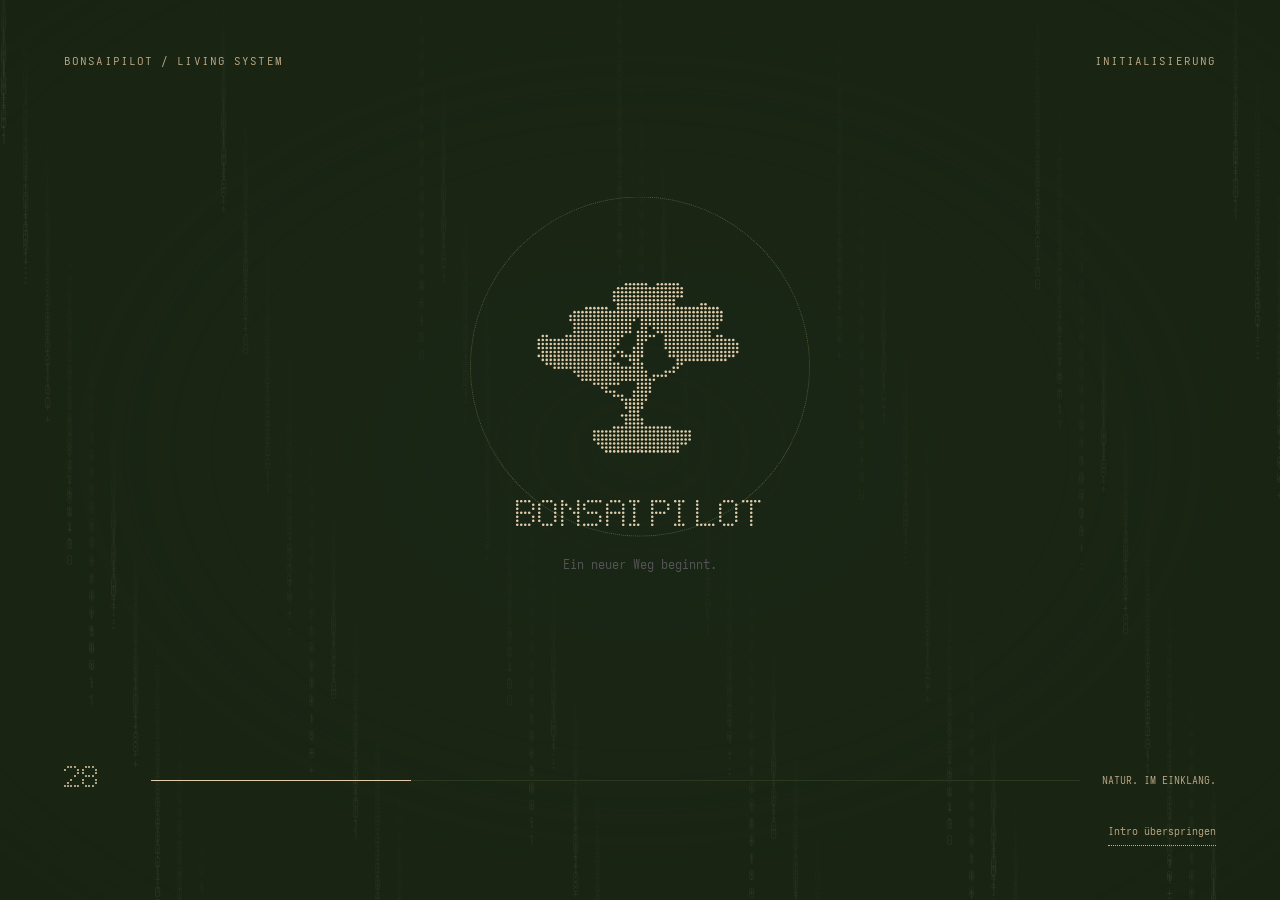
==== commit a0a47baa: "Expand tree backdrop and add local bonsai knowledge answers" ====
--- a/index.html
+++ b/index.html
@@ -16,11 +16,11 @@
   <script src="shared/qr.js" defer></script>
   <script src="experience.js?v=2d8315771006" defer></script>
 <link rel="stylesheet" href="/palette.css?v=a9b73330bf2e">
-<link rel="stylesheet" href="/forest.css?v=6193bb90e573">
-<link rel="stylesheet" href="/nature.css?v=67ccc7e47628">
+<link rel="stylesheet" href="/forest.css?v=f9221f1d872b">
+<link rel="stylesheet" href="/nature.css?v=f6a46e69e98b">
 </head>
 <body><svg width="0" height="0" aria-hidden="true" style="position:absolute;pointer-events:none"><defs><filter id="forest-film" color-interpolation-filters="sRGB"><feColorMatrix values="0 0 0 0 .88235 0 0 0 0 .80392 0 0 0 0 .67451 -.2126 -.7152 -.0722 0 1"/><feComposite in2="SourceAlpha" operator="in"/></filter><filter id="forest-ink"><feFlood flood-color="#e1cdac"/><feComposite in2="SourceAlpha" operator="in"/></filter><filter id="forest-dark"><feFlood flood-color="#1b2716"/><feComposite in2="SourceAlpha" operator="in"/></filter></defs></svg>
-  <div class="nature-backdrop" aria-hidden="true"><img class="nature-tree" src="/assets/bonsai-silhouette.svg" alt=""></div>
+  <div class="nature-backdrop" aria-hidden="true"><img class="nature-tree" src="/assets/presentation-tree.svg" alt=""></div>
   <div id="loader" class="loader" role="status" aria-label="Präsentation wird geladen">
     <canvas id="loadingMatrix" aria-hidden="true"></canvas>
     <div class="loader-top"><span>BONSAIPILOT / LIVING SYSTEM</span><span>INITIALISIERUNG</span></div>
--- a/forest.css
+++ b/forest.css
@@ -1,4 +1,8 @@
 /* Primary Forest & Gold palette approved from the standalone experiment. */
+html:root .board-hero .hero-loop{background:transparent}
+.hero-loop>img{display:block;width:100%;height:100%;object-fit:contain;transform-origin:50% 86%;animation:canvas-logo-breathe 9s ease-in-out infinite}
+@keyframes canvas-logo-breathe{0%,100%{opacity:.8;transform:translateY(2px) scale(.98)}50%{opacity:1;transform:translateY(-2px) scale(1)}}
+@media(prefers-reduced-motion:reduce){.hero-loop>img{animation:none}}
 :root:not([data-theme=light]){--paper:#1b2716;--bg:#1b2716;--surface:#22301c;--soft:#2b3820;--ink:#e1cdac;--muted:#bca985;--line:#535d3d;--green:#e1cdac;--accent:#e1cdac;--accent-soft:#3b4527;--red:#d8c3a1;--warning:#e1cdac;--warning-bg:#434325;--gold:#e1cdac;--gold-ink:#e1cdac;--dot:rgba(225,205,172,.2);color-scheme:dark}
 :root:not([data-theme=light]),:root:not([data-theme=light]) body,:root:not([data-theme=light]) body:not(:has(.app-shell)),:root:not([data-theme=light]) .loader,:root:not([data-theme=light]) .chapter-prelude{background-color:var(--paper);background-image:radial-gradient(circle,rgba(225,205,172,.38) .65px,transparent .95px)}
 :root:not([data-theme=light]) .topbar,:root:not([data-theme=light]) .controls{background:var(--paper)}
--- a/nature.css
+++ b/nature.css
@@ -1,10 +1,10 @@
 html:has(#stage){background-image:none!important}
 body:has(#stage){isolation:isolate;background-image:none!important}
 .nature-backdrop{position:fixed;inset:0;z-index:-2;pointer-events:none;overflow:hidden}
-.nature-tree{position:absolute;right:5.5vw;bottom:9vh;width:clamp(190px,25vw,365px);height:auto;opacity:.075;transform-origin:50% 94%;animation:nature-sway 13s ease-in-out infinite;will-change:transform}
+.nature-tree{position:absolute;inset:0;width:100%;height:100%;object-fit:cover;object-position:50% 100%;opacity:.105;transform-origin:50% 98%;animation:nature-sway 20s ease-in-out infinite;will-change:transform}
 body:has(#stage)::before{content:'';position:fixed;inset:0;z-index:-1;pointer-events:none;background:radial-gradient(circle,rgba(225,205,172,.38) .65px,transparent .95px) 32px 32px/94px 94px}
 body:has(#stage) .chapter-prelude{background-color:transparent!important;background-image:none!important}
 body.motion-paused .nature-tree{animation-play-state:paused}
-@keyframes nature-sway{0%,100%{transform:rotate(-1.4deg) skewX(-.5deg)}50%{transform:rotate(1.4deg) skewX(.5deg)}}
-@media(max-width:620px){.nature-tree{right:-15px;bottom:13vh;width:205px;opacity:.065}}
+@keyframes nature-sway{0%,100%{transform:scale(1.035) rotate(-.65deg)}50%{transform:scale(1.035) rotate(.65deg)}}
+@media(max-width:620px){.nature-tree{opacity:.085;object-position:49% 100%}}
 @media(prefers-reduced-motion:reduce){.nature-tree{animation:none;will-change:auto}}
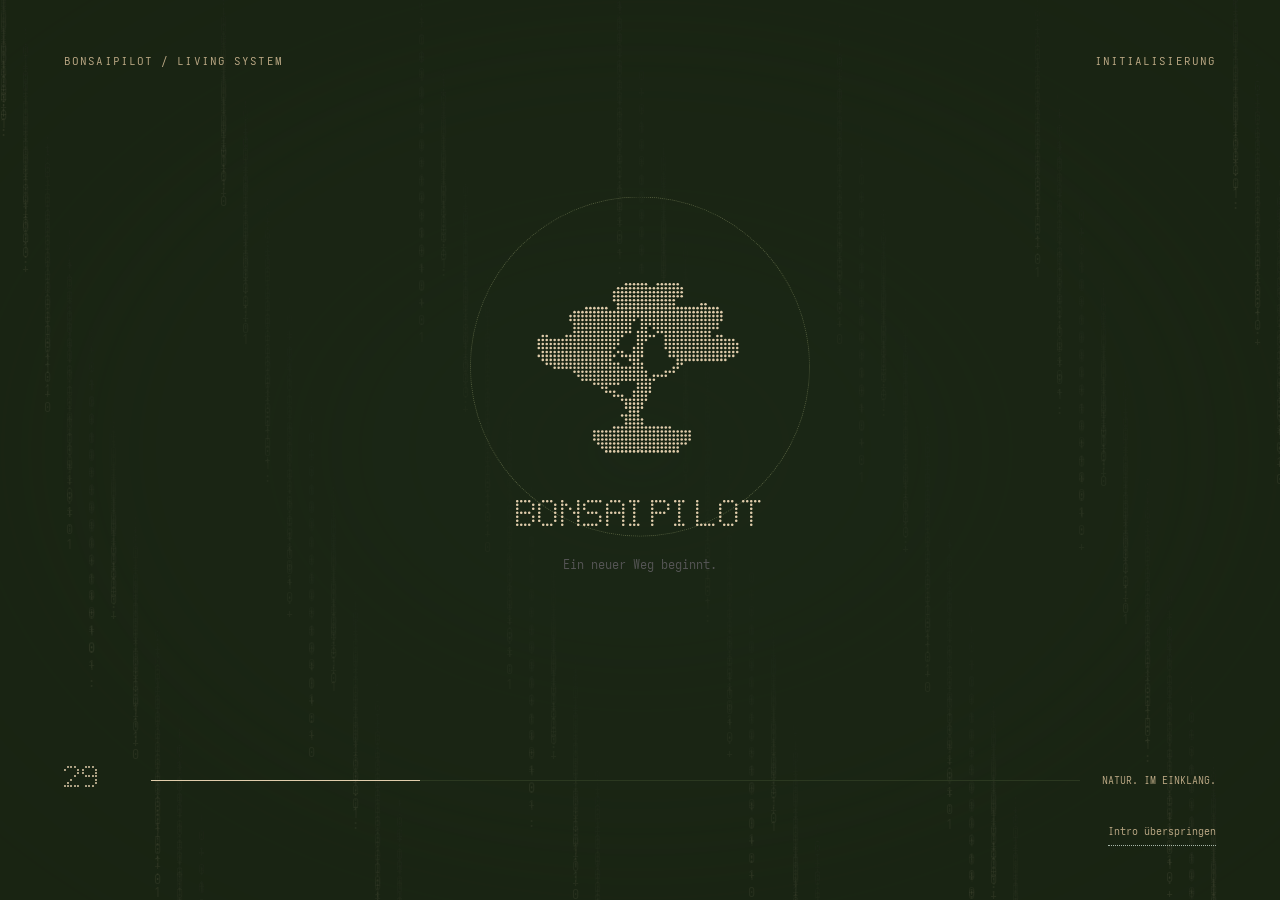
==== commit 8bcfb43b: "Remove opaque animation backdrops and soften the swaying tree" ====
--- a/index.html
+++ b/index.html
@@ -16,10 +16,10 @@
   <script src="shared/qr.js" defer></script>
   <script src="experience.js?v=2d8315771006" defer></script>
 <link rel="stylesheet" href="/palette.css?v=a9b73330bf2e">
-<link rel="stylesheet" href="/forest.css?v=f9221f1d872b">
-<link rel="stylesheet" href="/nature.css?v=f6a46e69e98b">
+<link rel="stylesheet" href="/forest.css?v=e35f7587d79e">
+<link rel="stylesheet" href="/nature.css?v=ed132b7ddfc7">
 </head>
-<body><svg width="0" height="0" aria-hidden="true" style="position:absolute;pointer-events:none"><defs><filter id="forest-film" color-interpolation-filters="sRGB"><feColorMatrix values="0 0 0 0 .88235 0 0 0 0 .80392 0 0 0 0 .67451 -.2126 -.7152 -.0722 0 1"/><feComposite in2="SourceAlpha" operator="in"/></filter><filter id="forest-ink"><feFlood flood-color="#e1cdac"/><feComposite in2="SourceAlpha" operator="in"/></filter><filter id="forest-dark"><feFlood flood-color="#1b2716"/><feComposite in2="SourceAlpha" operator="in"/></filter></defs></svg>
+<body><svg width="0" height="0" aria-hidden="true" style="position:absolute;pointer-events:none"><defs><filter id="forest-film" color-interpolation-filters="sRGB"><feColorMatrix values="0 0 0 0 .88235 0 0 0 0 .80392 0 0 0 0 .67451 -.2126 -.7152 -.0722 0 1"/><feComponentTransfer><feFuncA type="linear" slope="1.08" intercept="-.08"/></feComponentTransfer><feComposite in2="SourceAlpha" operator="in"/></filter><filter id="forest-ink"><feFlood flood-color="#e1cdac"/><feComposite in2="SourceAlpha" operator="in"/></filter><filter id="forest-dark"><feFlood flood-color="#1b2716"/><feComposite in2="SourceAlpha" operator="in"/></filter></defs></svg>
   <div class="nature-backdrop" aria-hidden="true"><img class="nature-tree" src="/assets/presentation-tree.svg" alt=""></div>
   <div id="loader" class="loader" role="status" aria-label="Präsentation wird geladen">
     <canvas id="loadingMatrix" aria-hidden="true"></canvas>
--- a/forest.css
+++ b/forest.css
@@ -7,7 +7,7 @@
 :root:not([data-theme=light]),:root:not([data-theme=light]) body,:root:not([data-theme=light]) body:not(:has(.app-shell)),:root:not([data-theme=light]) .loader,:root:not([data-theme=light]) .chapter-prelude{background-color:var(--paper);background-image:radial-gradient(circle,rgba(225,205,172,.38) .65px,transparent .95px)}
 :root:not([data-theme=light]) .topbar,:root:not([data-theme=light]) .controls{background:var(--paper)}
 :root:not([data-theme=light]) .topbar{border:1px solid var(--line)}
-:root:not([data-theme=light]) .botanical-film,:root:not([data-theme=light]) .matrix-life-film,:root:not([data-theme=light]) .people-illustration,:root:not([data-theme=light]) .hero-loop,:root:not([data-theme=light]) .welcome-art{background:var(--paper)}
+:root:not([data-theme=light]) .botanical-film,:root:not([data-theme=light]) .matrix-life-film,:root:not([data-theme=light]) .people-illustration,:root:not([data-theme=light]) .hero-loop,:root:not([data-theme=light]) .welcome-art{background:transparent}
 :root:not([data-theme=light]) .botanical-film>video,:root:not([data-theme=light]) .chapter-prelude>video,:root:not([data-theme=light]) .matrix-life-film>video,:root:not([data-theme=light]) .hero-loop>video,:root:not([data-theme=light]) .welcome-art>video{mix-blend-mode:normal;filter:brightness(1.012) url(#forest-film)}
 :root:not([data-theme=light]) .brand-mark img,:root:not([data-theme=light]) .loader-center>img,:root:not([data-theme=light]) .closing-logo img,:root:not([data-theme=light]) .matrix-icon,:root:not([data-theme=light]) .signal-plant img,:root:not([data-theme=light]) .transfer-source img,:root:not([data-theme=light]) .plan-technology>img,:root:not([data-theme=light]) .phone-screen img{filter:url(#forest-ink)}
 :root:not([data-theme=light]) .identity-definitions p,:root:not([data-theme=light]) .identity-definitions .eyebrow,:root:not([data-theme=light]) .prelude-meta,:root:not([data-theme=light]) .prelude-bottom,:root:not([data-theme=light]) .prelude-bottom button,:root:not([data-theme=light]) .film-corner,:root:not([data-theme=light]) .phone-tabs button,:root:not([data-theme=light]) .phone-tabs .active,:root:not([data-theme=light]) .demo-steps .active,:root:not([data-theme=light]) .context-inputs,:root:not([data-theme=light]) .system-task b,:root:not([data-theme=light]) .technical-list b{color:var(--ink)}
--- a/nature.css
+++ b/nature.css
@@ -1,10 +1,10 @@
 html:has(#stage){background-image:none!important}
 body:has(#stage){isolation:isolate;background-image:none!important}
 .nature-backdrop{position:fixed;inset:0;z-index:-2;pointer-events:none;overflow:hidden}
-.nature-tree{position:absolute;inset:0;width:100%;height:100%;object-fit:cover;object-position:50% 100%;opacity:.105;transform-origin:50% 98%;animation:nature-sway 20s ease-in-out infinite;will-change:transform}
+.nature-tree{position:absolute;inset:0;width:100%;height:100%;object-fit:cover;object-position:50% 100%;opacity:.045;transform-origin:50% 98%;animation:nature-sway 14s ease-in-out infinite;will-change:transform}
 body:has(#stage)::before{content:'';position:fixed;inset:0;z-index:-1;pointer-events:none;background:radial-gradient(circle,rgba(225,205,172,.38) .65px,transparent .95px) 32px 32px/94px 94px}
 body:has(#stage) .chapter-prelude{background-color:transparent!important;background-image:none!important}
 body.motion-paused .nature-tree{animation-play-state:paused}
-@keyframes nature-sway{0%,100%{transform:scale(1.035) rotate(-.65deg)}50%{transform:scale(1.035) rotate(.65deg)}}
-@media(max-width:620px){.nature-tree{opacity:.085;object-position:49% 100%}}
+@keyframes nature-sway{0%,100%{transform:scale(1.07) rotate(-2.2deg) skewX(-.35deg)}50%{transform:scale(1.07) rotate(2.2deg) skewX(.35deg)}}
+@media(max-width:620px){.nature-tree{opacity:.035;object-position:49% 100%}}
 @media(prefers-reduced-motion:reduce){.nature-tree{animation:none;will-change:auto}}
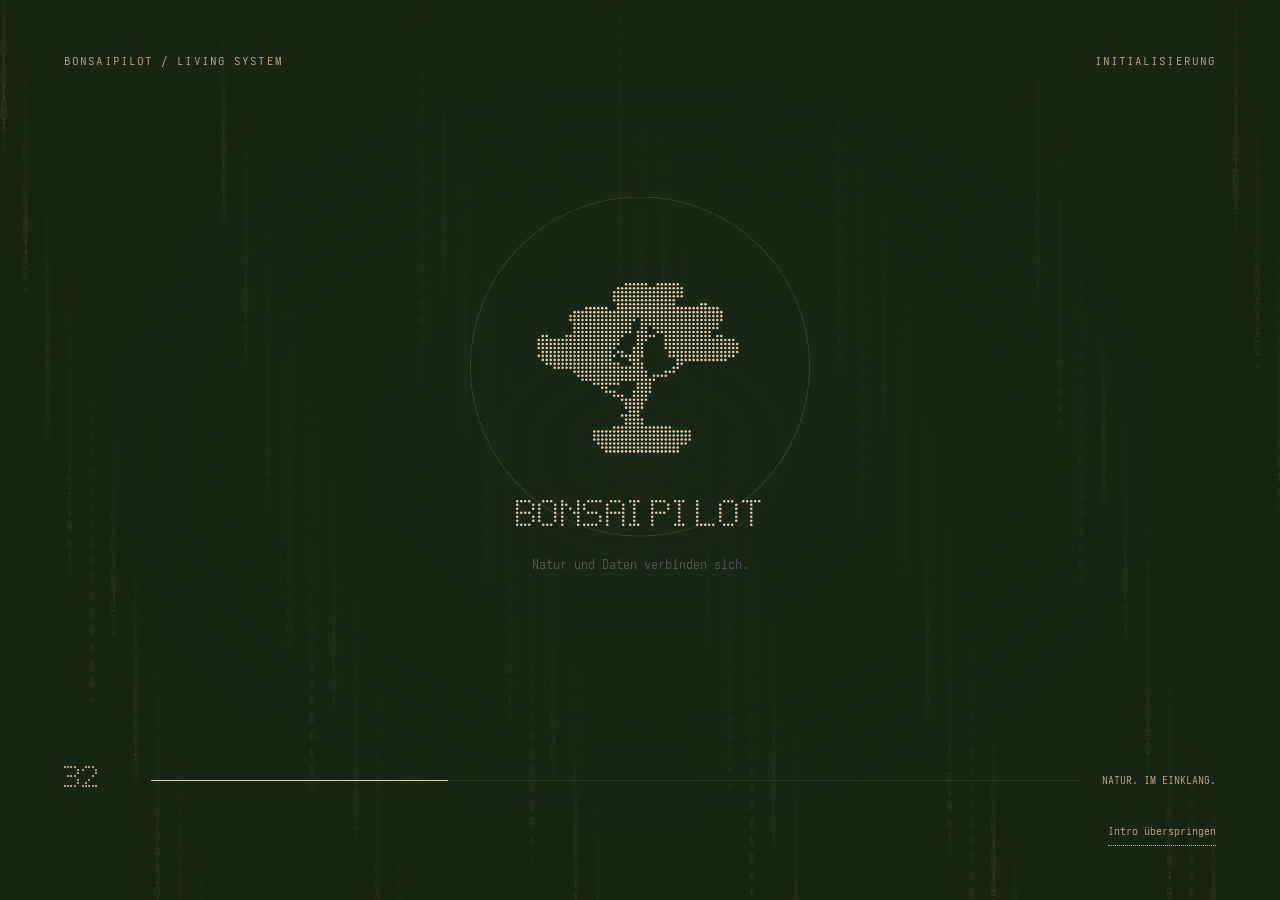
==== commit 0fd8a222: "Render presentation films with real transparency across browsers" ====
--- a/index.html
+++ b/index.html
@@ -10,11 +10,12 @@
   <link rel="stylesheet" href="v2.css">
   <link rel="stylesheet" href="nothing.css">
   <link rel="stylesheet" href="revision.css">
-  <script src="app.js?v=2d8315771006" defer></script>
-  <script src="cinema.js?v=2d8315771006" defer></script>
+  <script src="app.js?v=492120afeb31" defer></script>
+  <script src="cinema.js?v=492120afeb31" defer></script>
   <script src="vendor/qrcode.js" defer></script>
   <script src="shared/qr.js" defer></script>
-  <script src="experience.js?v=2d8315771006" defer></script>
+  <script src="film.js?v=492120afeb31" defer></script>
+  <script src="experience.js?v=492120afeb31" defer></script>
 <link rel="stylesheet" href="/palette.css?v=a9b73330bf2e">
 <link rel="stylesheet" href="/forest.css?v=e35f7587d79e">
 <link rel="stylesheet" href="/nature.css?v=ed132b7ddfc7">
